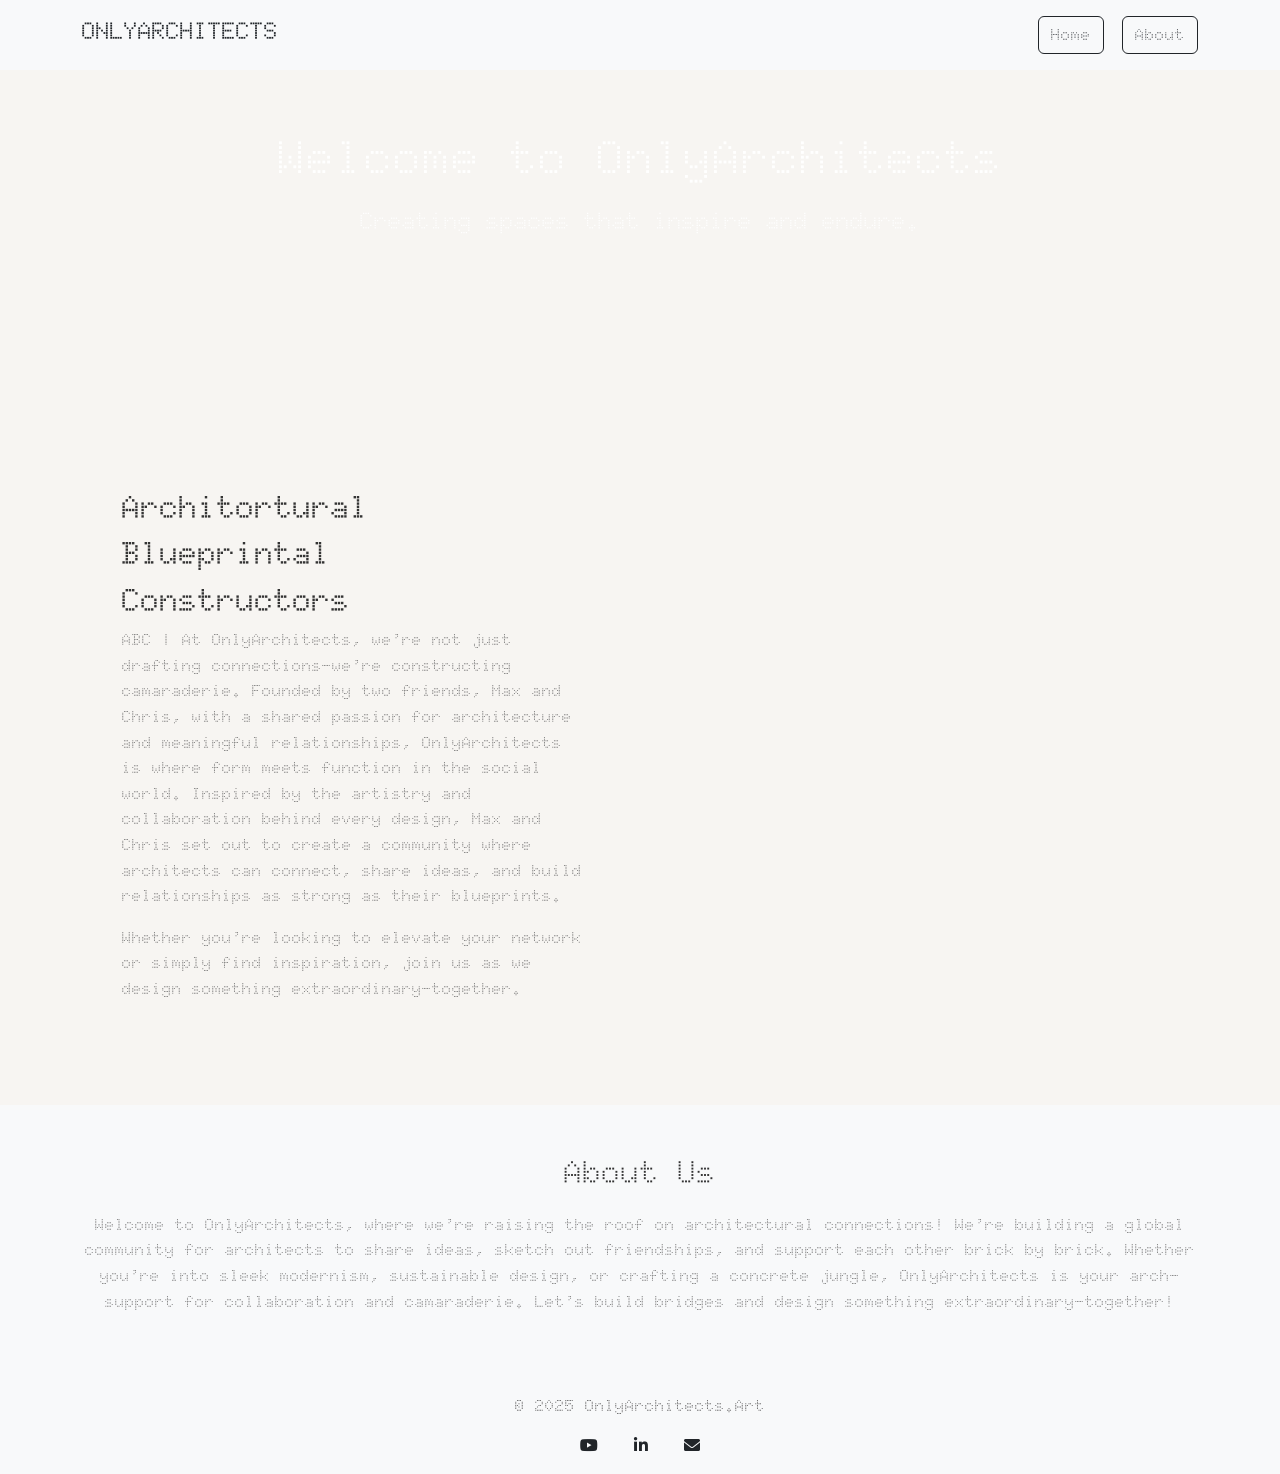
==== index.html @ fd8b8d99 "Update index.html Analytics update for 2025" ====
<!DOCTYPE html>
<html lang="en">
<head>
  <meta charset="UTF-8">
  <meta name="viewport" content="width=device-width, initial-scale=1.0">
  <title>OnlyArchitects</title>
  <link href="https://cdn.jsdelivr.net/npm/bootstrap@5.3.0-alpha1/dist/css/bootstrap.min.css" rel="stylesheet" integrity="sha384-GLhlTQ8iRABdZLl6O3oVMWSktQOp6b7In1Zl3/Jr59b6EGGoI1aFkw7cmDA6j6gD" crossorigin="anonymous">
  <link rel="stylesheet" href="https://cdnjs.cloudflare.com/ajax/libs/font-awesome/6.0.0/css/all.min.css">
  <link href="https://fonts.googleapis.com/css2?family=Doto:wght@400;700&display=swap" rel="stylesheet">
  <link rel="stylesheet" href="style.css">
   <!-- Analytics -->
  <script defer src="https://umami.manaiakalani.info/script.js" data-website-id="7c62751b-628c-4b57-a39a-7649b4073c64"></script>
</head>
<body>

  <header class="bg-light py-3">
    <div class="container">
      <div class="row align-items-center">
        <div class="col-md-6">
          <h1 class="fw-bold logo">ONLYARCHITECTS</h1>
        </div>
        <div class="col-md-6 text-end">
          <ul class="list-inline mb-0">
            <li class="list-inline-item"><a href="#home" class="btn btn-outline-dark">Home</a></li>
            <li class="list-inline-item"><a href="#about" class="btn btn-outline-dark">About</a></li> 
          </ul>
        </div>
      </div>
    </div>
  </header>

  <section id="home" class="container-fluid parallax">
    <div class="parallax-content text-center">
      <h2>Welcome to OnlyArchitects</h2>
      <p class="tagline">Creating spaces that inspire and endure.</p>
    </div>
  </section>

  <main class="container my-5">
    <div class="row">
      <div class="col-md-6">
        <div class="left-section">
          <h2 class="fw-bold">Architortural</h2>
          <h2 class="fw-bold">Blueprintal</h2>
          <h2 class="fw-bold">Constructors</h2>
          <p>ABC | At OnlyArchitects, we’re not just drafting connections—we’re constructing camaraderie. Founded by two friends, Max and Chris, with a shared passion for architecture and meaningful relationships, OnlyArchitects is where form meets function in the social world. Inspired by the artistry and collaboration behind every design, Max and Chris set out to create a community where architects can connect, share ideas, and build relationships as strong as their blueprints.</p>
          <p>Whether you’re looking to elevate your network or simply find inspiration, join us as we design something extraordinary—together.</p>        </p>
        </div>
      </div>
      <div class="col-md-6">
        <div class="right-parallax"></div>
      </div>
    </div>
  </main>

  <section id="about" class="container-fluid py-5 bg-light">
    <div class="container">
      <h2>About Us</h2>
      <p>
        Welcome to OnlyArchitects, where we’re raising the roof on architectural connections! We’re building a global community for architects to share ideas, sketch out friendships, and support each other brick by brick. Whether you’re into sleek modernism, sustainable design, or crafting a concrete jungle, OnlyArchitects is your arch-support for collaboration and camaraderie. Let’s build bridges and design something extraordinary—together!</p>
    </div>
  </section>

  <footer class="bg-light py-3">
    <div class="container text-center">
      <p>&copy; 2025 OnlyArchitects.Art</p>
      <div class="social-media">
        <a href="https://www.youtube.com/watch?v=o3_E78ooIVA" class="text-dark me-3"><i class="fab fa-youtube"></i></a>
        <a href="http://linkedin.com/in/manaiakalani/" class="text-dark me-3"><i class="fab fa-linkedin-in"></i></a>
        <a href="mailto:max@seattledoge.com" class="text-dark"><i class="fas fa-envelope"></i></a>
      </div>
    </div>
  </footer>

  <script src="https://cdn.jsdelivr.net/npm/bootstrap@5.3.0-alpha1/dist/js/bootstrap.bundle.min.js" integrity="sha384-w76AqPfDkMBDXo30jS1Sgez6pr3x5MlQ1ZAGC+nuZB+EYdgRZgiwxhTBTkF7CXvN" crossorigin="anonymous"></script>
</body>
</html>
---- style.css ----
/* Global body font */
body {
  font-family: 'Doto', Arial, sans-serif;
  margin: 0;
  background-color: #f7f5f2;
}

/* Header styles */
header {
  background-color: #e0e0e0;
  padding: 20px;
  position: fixed; 
  width: 100%;
  z-index: 100; 
}

.logo {
  font-family: 'Doto', sans-serif;
  font-size: 24px;
  font-weight: 700;
}

.list-inline-item .btn {
  font-family: 'Doto', sans-serif;
  font-weight: 400;
}

/* Left section */
.left-section {
  padding: 40px;
}

.left-section h2 {
  font-family: 'Doto', sans-serif;
  font-weight: 700;
  color: #333;
}

.left-section p {
  font-family: 'Doto', sans-serif;
  line-height: 1.6;
  color: #555;
}

/* Right parallax image */
.right-parallax {
  background-image: url("https://images.unsplash.com/photo-1448836990373-efa7c2fba22f?q=80&w=2672&auto=format&fit=crop&ixlib=rb-4.0.3&ixid=M3wxMjA3fDB8MHxwaG90by1wYWdlfHx8fGVufDB8fHx8fA%3D%3D"); /* Aesthetic placeholder image */
  background-attachment: fixed;
  background-position: center;
  background-repeat: no-repeat;
  background-size: cover;
  min-height: 500px;
}

/* Parallax section */
.parallax {
  background-image: url("https://images.unsplash.com/photo-1737069222401-afd3720775ae?q=80&w=2670&auto=format&fit=crop&ixlib=rb-4.0.3&ixid=M3wxMjA3fDB8MHxwaG90by1wYWdlfHx8fGVufDB8fHx8fA%3D%3D"); 
  min-height: 400px; 
  background-attachment: fixed;
  background-position: center;
  background-repeat: no-repeat;
  background-size: cover;
  display: flex;
  align-items: center;
  justify-content: center;
}

.parallax-content {
  text-align: center;
  color: white;
}

.parallax-content h2 {
  font-family: 'Doto', sans-serif;
  font-size: 3rem;
  margin-bottom: 1rem;
}

.parallax-content .tagline {
  font-family: 'Doto', sans-serif;
  font-size: 1.5rem;
  margin-bottom: 2rem;
}

/* About section */
#about h2 {
  font-family: 'Doto', sans-serif;
  color: #333;
  text-align: center;
  margin-bottom: 20px;
}

#about p {
  font-family: 'Doto', sans-serif;
  color: #555;
  line-height: 1.6;
  text-align: center;
}

/* Footer styles */
footer {
  background-color: #e0e0e0;
  padding: 20px;
  text-align: center;
}

footer p,
footer .social-media a {
  font-family: 'Doto', sans-serif;
  color: #333;
}

.social-media a {
  margin: 0 10px;
}
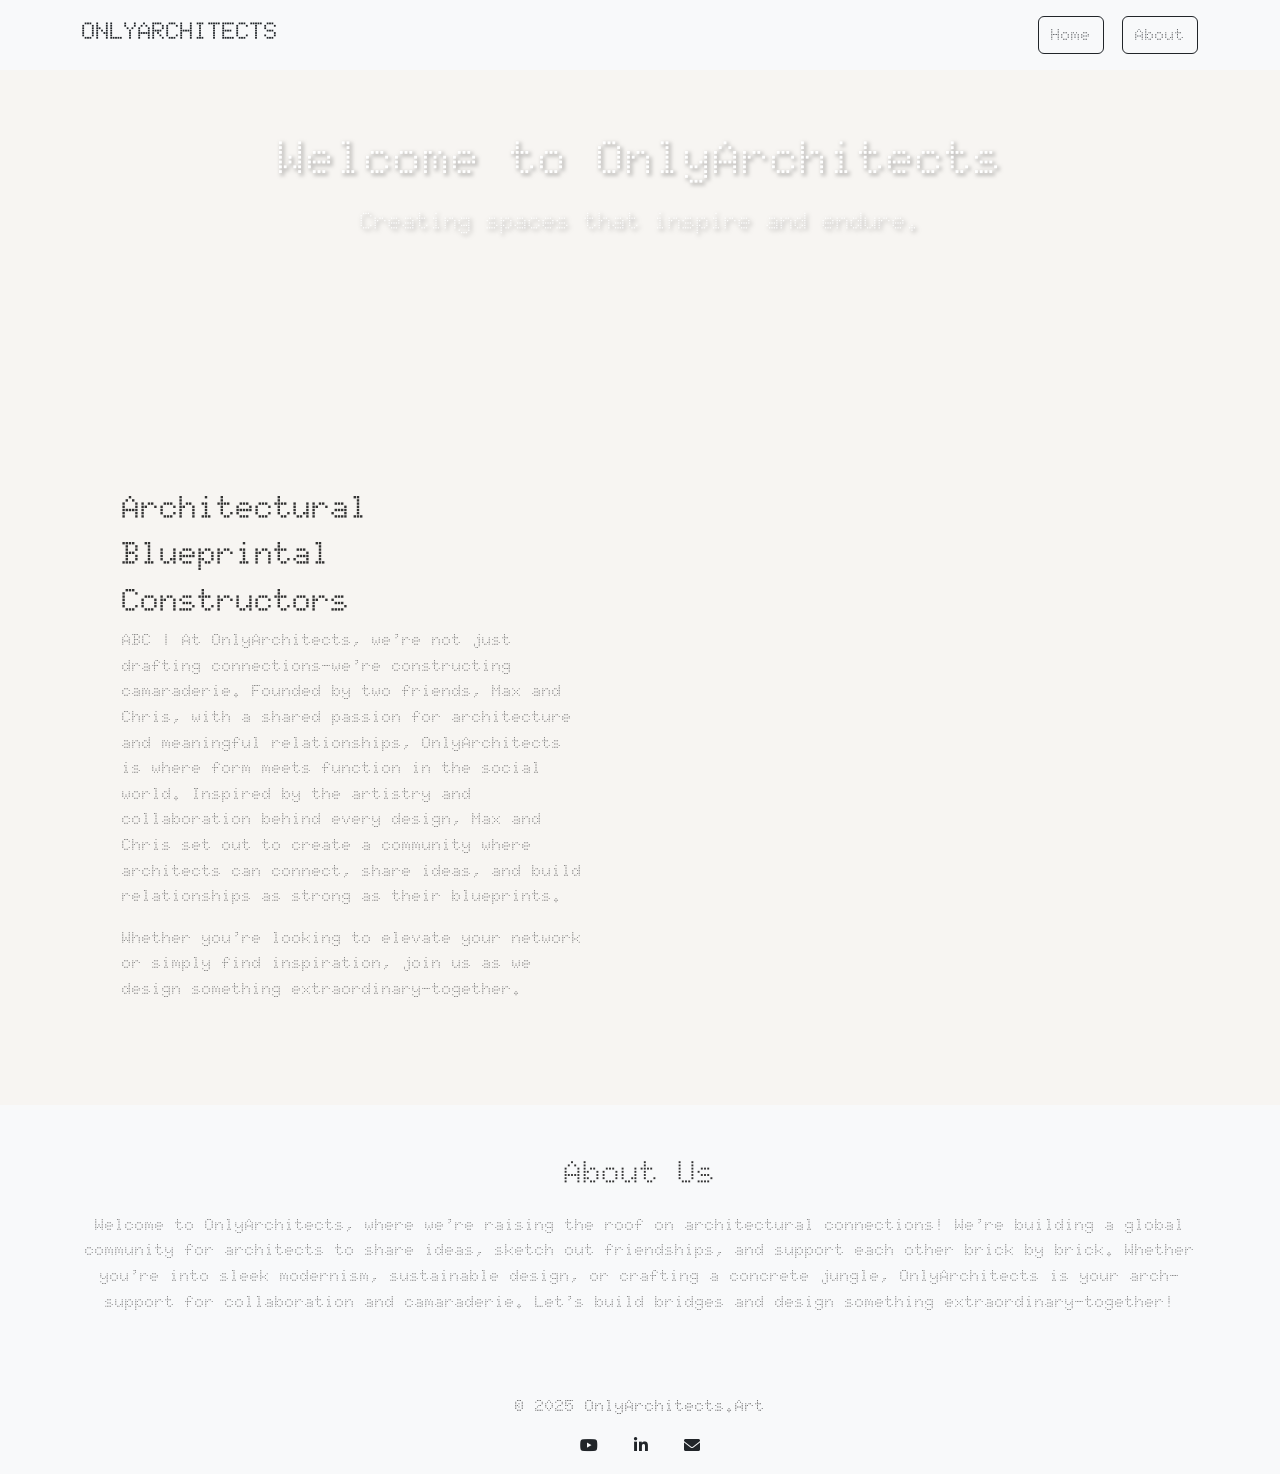
==== commit a7953265: "Refactor: optimize code, fix bugs, improve accessibility and SEO - Fix typo: 'Architortural' → 'Arch" ====
--- a/index.html
+++ b/index.html
@@ -3,17 +3,59 @@
 <head>
   <meta charset="UTF-8">
   <meta name="viewport" content="width=device-width, initial-scale=1.0">
-  <title>OnlyArchitects</title>
+  <title>OnlyArchitects - Building Connections in Architecture</title>
+  <meta name="description" content="OnlyArchitects is a global community for architects to connect, share ideas, and build meaningful professional relationships. Join us to design something extraordinary together.">
+  <meta name="keywords" content="architecture, architects, community, networking, design, collaboration">
+  <meta name="author" content="OnlyArchitects">
+  
+  <!-- Open Graph / Social Media -->
+  <meta property="og:type" content="website">
+  <meta property="og:url" content="https://onlyarchitects.art/">
+  <meta property="og:title" content="OnlyArchitects - Building Connections in Architecture">
+  <meta property="og:description" content="A global community for architects to connect, share ideas, and build meaningful professional relationships.">
+  <meta property="og:image" content="https://images.unsplash.com/photo-1737069222401-afd3720775ae?w=1200&h=630&fit=crop">
+  <meta property="twitter:card" content="summary_large_image">
+  
+  <!-- Favicon -->
+  <link rel="icon" type="image/png" href="favicon.png">
+  
+  <!-- Preconnect to external domains -->
+  <link rel="preconnect" href="https://cdn.jsdelivr.net" crossorigin>
+  <link rel="preconnect" href="https://fonts.googleapis.com">
+  <link rel="preconnect" href="https://fonts.gstatic.com" crossorigin>
+  
+  <!-- Stylesheets -->
   <link href="https://cdn.jsdelivr.net/npm/bootstrap@5.3.0-alpha1/dist/css/bootstrap.min.css" rel="stylesheet" integrity="sha384-GLhlTQ8iRABdZLl6O3oVMWSktQOp6b7In1Zl3/Jr59b6EGGoI1aFkw7cmDA6j6gD" crossorigin="anonymous">
   <link rel="stylesheet" href="https://cdnjs.cloudflare.com/ajax/libs/font-awesome/6.0.0/css/all.min.css">
   <link href="https://fonts.googleapis.com/css2?family=Doto:wght@400;700&display=swap" rel="stylesheet">
   <link rel="stylesheet" href="style.css">
-   <!-- Analytics -->
-  <script defer src="https://umami.manaiakalani.info/script.js" data-website-id="7c62751b-628c-4b57-a39a-7649b4073c64"></script>
+  
+  <!-- Analytics -->
+  <script
+    src="https://analytics.manaiakalani.info/api/script.js"
+    data-site-id="1cee42af4b02"
+    defer
+  ></script>
+  
+  <!-- Structured Data -->
+  <script type="application/ld+json">
+  {
+    "@context": "https://schema.org",
+    "@type": "Organization",
+    "name": "OnlyArchitects",
+    "url": "https://onlyarchitects.art",
+    "description": "A global community for architects to connect, share ideas, and build meaningful professional relationships.",
+    "sameAs": [
+      "https://linkedin.com/in/manaiakalani/"
+    ]
+  }
+  </script>
 </head>
 <body>
+  <!-- Skip to main content for accessibility -->
+  <a href="#main-content" class="visually-hidden-focusable skip-link">Skip to main content</a>
 
-  <header class="bg-light py-3">
+  <header class="bg-light py-3" role="banner">
     <div class="container">
       <div class="row align-items-center">
         <div class="col-md-6">
@@ -36,39 +78,39 @@
     </div>
   </section>
 
-  <main class="container my-5">
+  <main id="main-content" class="container my-5" role="main">
     <div class="row">
       <div class="col-md-6">
         <div class="left-section">
-          <h2 class="fw-bold">Architortural</h2>
+          <h2 class="fw-bold">Architectural</h2>
           <h2 class="fw-bold">Blueprintal</h2>
           <h2 class="fw-bold">Constructors</h2>
           <p>ABC | At OnlyArchitects, we’re not just drafting connections—we’re constructing camaraderie. Founded by two friends, Max and Chris, with a shared passion for architecture and meaningful relationships, OnlyArchitects is where form meets function in the social world. Inspired by the artistry and collaboration behind every design, Max and Chris set out to create a community where architects can connect, share ideas, and build relationships as strong as their blueprints.</p>
-          <p>Whether you’re looking to elevate your network or simply find inspiration, join us as we design something extraordinary—together.</p>        </p>
+          <p>Whether you’re looking to elevate your network or simply find inspiration, join us as we design something extraordinary—together.</p>
         </div>
       </div>
       <div class="col-md-6">
-        <div class="right-parallax"></div>
+        <div class="right-parallax" role="img" aria-label="Modern architectural building with geometric design"></div>
       </div>
     </div>
   </main>
 
-  <section id="about" class="container-fluid py-5 bg-light">
+  <section id="about" class="container-fluid py-5 bg-light" aria-labelledby="about-heading">
     <div class="container">
-      <h2>About Us</h2>
+      <h2 id="about-heading">About Us</h2>
       <p>
         Welcome to OnlyArchitects, where we’re raising the roof on architectural connections! We’re building a global community for architects to share ideas, sketch out friendships, and support each other brick by brick. Whether you’re into sleek modernism, sustainable design, or crafting a concrete jungle, OnlyArchitects is your arch-support for collaboration and camaraderie. Let’s build bridges and design something extraordinary—together!</p>
     </div>
   </section>
 
-  <footer class="bg-light py-3">
+  <footer class="bg-light py-3" role="contentinfo">
     <div class="container text-center">
       <p>&copy; 2025 OnlyArchitects.Art</p>
-      <div class="social-media">
-        <a href="https://www.youtube.com/watch?v=o3_E78ooIVA" class="text-dark me-3"><i class="fab fa-youtube"></i></a>
-        <a href="http://linkedin.com/in/manaiakalani/" class="text-dark me-3"><i class="fab fa-linkedin-in"></i></a>
-        <a href="mailto:max@seattledoge.com" class="text-dark"><i class="fas fa-envelope"></i></a>
-      </div>
+      <nav class="social-media" aria-label="Social media links">
+        <a href="https://www.youtube.com/watch?v=o3_E78ooIVA" class="text-dark me-3" aria-label="YouTube"><i class="fab fa-youtube" aria-hidden="true"></i></a>
+        <a href="https://linkedin.com/in/manaiakalani/" class="text-dark me-3" aria-label="LinkedIn"><i class="fab fa-linkedin-in" aria-hidden="true"></i></a>
+        <a href="mailto:max@seattledoge.com" class="text-dark" aria-label="Email"><i class="fas fa-envelope" aria-hidden="true"></i></a>
+      </nav>
     </div>
   </footer>
 
--- a/style.css
+++ b/style.css
@@ -1,13 +1,38 @@
+/* CSS Custom Properties */
+:root {
+  --font-primary: 'Doto', Arial, sans-serif;
+  --color-text: #333;
+  --color-text-light: #555;
+  --color-bg: #f7f5f2;
+  --color-bg-light: #e0e0e0;
+}
+
 /* Global body font */
 body {
-  font-family: 'Doto', Arial, sans-serif;
+  font-family: var(--font-primary);
   margin: 0;
-  background-color: #f7f5f2;
+  background-color: var(--color-bg);
+}
+
+/* Skip link for accessibility */
+.skip-link {
+  position: absolute;
+  top: -40px;
+  left: 0;
+  background: var(--color-text);
+  color: white;
+  padding: 8px 16px;
+  z-index: 1000;
+  transition: top 0.3s;
+}
+
+.skip-link:focus {
+  top: 0;
 }
 
 /* Header styles */
 header {
-  background-color: #e0e0e0;
+  background-color: var(--color-bg-light);
   padding: 20px;
   position: fixed; 
   width: 100%;
@@ -15,13 +40,13 @@
 }
 
 .logo {
-  font-family: 'Doto', sans-serif;
+  font-family: var(--font-primary);
   font-size: 24px;
   font-weight: 700;
 }
 
 .list-inline-item .btn {
-  font-family: 'Doto', sans-serif;
+  font-family: var(--font-primary);
   font-weight: 400;
 }
 
@@ -31,21 +56,19 @@
 }
 
 .left-section h2 {
-  font-family: 'Doto', sans-serif;
   font-weight: 700;
-  color: #333;
+  color: var(--color-text);
 }
 
 .left-section p {
-  font-family: 'Doto', sans-serif;
   line-height: 1.6;
-  color: #555;
+  color: var(--color-text-light);
 }
 
 /* Right parallax image */
 .right-parallax {
-  background-image: url("https://images.unsplash.com/photo-1448836990373-efa7c2fba22f?q=80&w=2672&auto=format&fit=crop&ixlib=rb-4.0.3&ixid=M3wxMjA3fDB8MHxwaG90by1wYWdlfHx8fGVufDB8fHx8fA%3D%3D"); /* Aesthetic placeholder image */
-  background-attachment: fixed;
+  background-image: url("https://images.unsplash.com/photo-1448836990373-efa7c2fba22f?w=800&auto=format&fit=crop&q=80");
+  background-attachment: scroll; /* Default for mobile */
   background-position: center;
   background-repeat: no-repeat;
   background-size: cover;
@@ -54,9 +77,9 @@
 
 /* Parallax section */
 .parallax {
-  background-image: url("https://images.unsplash.com/photo-1737069222401-afd3720775ae?q=80&w=2670&auto=format&fit=crop&ixlib=rb-4.0.3&ixid=M3wxMjA3fDB8MHxwaG90by1wYWdlfHx8fGVufDB8fHx8fA%3D%3D"); 
+  background-image: url("https://images.unsplash.com/photo-1737069222401-afd3720775ae?w=1600&auto=format&fit=crop&q=80"); 
   min-height: 400px; 
-  background-attachment: fixed;
+  background-attachment: scroll; /* Default for mobile */
   background-position: center;
   background-repeat: no-repeat;
   background-size: cover;
@@ -65,51 +88,75 @@
   justify-content: center;
 }
 
+/* Enable parallax only on devices that support it well */
+@media (min-width: 768px) and (hover: hover) {
+  .parallax,
+  .right-parallax {
+    background-attachment: fixed;
+  }
+}
+
 .parallax-content {
   text-align: center;
   color: white;
+  text-shadow: 2px 2px 4px rgba(0, 0, 0, 0.5); /* Improve contrast */
 }
 
 .parallax-content h2 {
-  font-family: 'Doto', sans-serif;
   font-size: 3rem;
   margin-bottom: 1rem;
 }
 
 .parallax-content .tagline {
-  font-family: 'Doto', sans-serif;
   font-size: 1.5rem;
   margin-bottom: 2rem;
 }
 
 /* About section */
 #about h2 {
-  font-family: 'Doto', sans-serif;
-  color: #333;
+  color: var(--color-text);
   text-align: center;
   margin-bottom: 20px;
 }
 
 #about p {
-  font-family: 'Doto', sans-serif;
-  color: #555;
+  color: var(--color-text-light);
   line-height: 1.6;
   text-align: center;
 }
 
 /* Footer styles */
 footer {
-  background-color: #e0e0e0;
+  background-color: var(--color-bg-light);
   padding: 20px;
   text-align: center;
 }
 
 footer p,
 footer .social-media a {
-  font-family: 'Doto', sans-serif;
-  color: #333;
+  color: var(--color-text);
 }
 
 .social-media a {
   margin: 0 10px;
+  transition: opacity 0.2s ease;
 }
+
+.social-media a:hover {
+  opacity: 0.7;
+}
+
+/* Responsive adjustments */
+@media (max-width: 767px) {
+  .parallax-content h2 {
+    font-size: 2rem;
+  }
+  
+  .parallax-content .tagline {
+    font-size: 1.2rem;
+  }
+  
+  .left-section {
+    padding: 20px;
+  }
+}
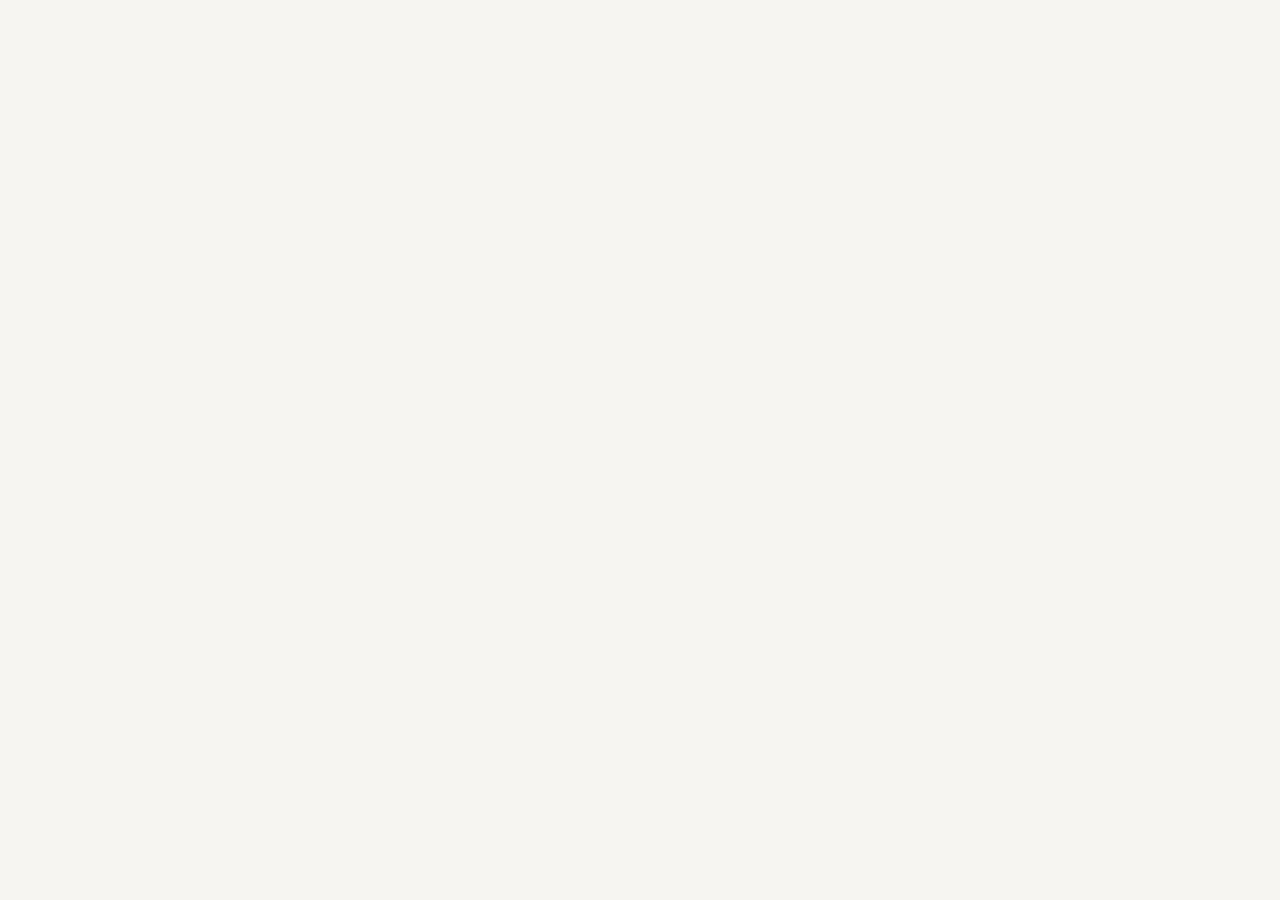
==== commit ed706d1c: "Redesign: Takram-inspired minimal layout - Drop Bootstrap dependency, custom CSS only - Dark full-bl" ====
--- a/index.html
+++ b/index.html
@@ -3,41 +3,23 @@
 <head>
   <meta charset="UTF-8">
   <meta name="viewport" content="width=device-width, initial-scale=1.0">
-  <title>OnlyArchitects - Building Connections in Architecture</title>
-  <meta name="description" content="OnlyArchitects is a global community for architects to connect, share ideas, and build meaningful professional relationships. Join us to design something extraordinary together.">
+  <title>OnlyArchitects — Building Connections in Architecture</title>
+  <meta name="description" content="OnlyArchitects is a global community for architects to connect, share ideas, and build meaningful professional relationships.">
   <meta name="keywords" content="architecture, architects, community, networking, design, collaboration">
   <meta name="author" content="OnlyArchitects">
-  
-  <!-- Open Graph / Social Media -->
   <meta property="og:type" content="website">
   <meta property="og:url" content="https://onlyarchitects.art/">
-  <meta property="og:title" content="OnlyArchitects - Building Connections in Architecture">
+  <meta property="og:title" content="OnlyArchitects — Building Connections in Architecture">
   <meta property="og:description" content="A global community for architects to connect, share ideas, and build meaningful professional relationships.">
   <meta property="og:image" content="https://images.unsplash.com/photo-1737069222401-afd3720775ae?w=1200&h=630&fit=crop">
   <meta property="twitter:card" content="summary_large_image">
-  
-  <!-- Favicon -->
   <link rel="icon" type="image/png" href="favicon.png">
-  
-  <!-- Preconnect to external domains -->
-  <link rel="preconnect" href="https://cdn.jsdelivr.net" crossorigin>
   <link rel="preconnect" href="https://fonts.googleapis.com">
   <link rel="preconnect" href="https://fonts.gstatic.com" crossorigin>
-  
-  <!-- Stylesheets -->
-  <link href="https://cdn.jsdelivr.net/npm/bootstrap@5.3.0-alpha1/dist/css/bootstrap.min.css" rel="stylesheet" integrity="sha384-GLhlTQ8iRABdZLl6O3oVMWSktQOp6b7In1Zl3/Jr59b6EGGoI1aFkw7cmDA6j6gD" crossorigin="anonymous">
-  <link rel="stylesheet" href="https://cdnjs.cloudflare.com/ajax/libs/font-awesome/6.0.0/css/all.min.css">
-  <link href="https://fonts.googleapis.com/css2?family=Doto:wght@400;700&display=swap" rel="stylesheet">
+  <link href="https://fonts.googleapis.com/css2?family=Doto:wght@100;300;400;500;700;900&display=swap" rel="stylesheet">
+  <link rel="stylesheet" href="https://cdnjs.cloudflare.com/ajax/libs/font-awesome/6.5.0/css/all.min.css">
   <link rel="stylesheet" href="style.css">
-  
-  <!-- Analytics -->
-  <script
-    src="https://analytics.manaiakalani.info/api/script.js"
-    data-site-id="1cee42af4b02"
-    defer
-  ></script>
-  
-  <!-- Structured Data -->
+  <script src="https://analytics.manaiakalani.info/api/script.js" data-site-id="1cee42af4b02" defer><\/script>
   <script type="application/ld+json">
   {
     "@context": "https://schema.org",
@@ -45,75 +27,189 @@
     "name": "OnlyArchitects",
     "url": "https://onlyarchitects.art",
     "description": "A global community for architects to connect, share ideas, and build meaningful professional relationships.",
-    "sameAs": [
-      "https://linkedin.com/in/manaiakalani/"
-    ]
+    "sameAs": ["https://linkedin.com/in/manaiakalani/"]
   }
-  </script>
+  <\/script>
 </head>
 <body>
-  <!-- Skip to main content for accessibility -->
-  <a href="#main-content" class="visually-hidden-focusable skip-link">Skip to main content</a>
-
-  <header class="bg-light py-3" role="banner">
-    <div class="container">
-      <div class="row align-items-center">
-        <div class="col-md-6">
-          <h1 class="fw-bold logo">ONLYARCHITECTS</h1>
-        </div>
-        <div class="col-md-6 text-end">
-          <ul class="list-inline mb-0">
-            <li class="list-inline-item"><a href="#home" class="btn btn-outline-dark">Home</a></li>
-            <li class="list-inline-item"><a href="#about" class="btn btn-outline-dark">About</a></li> 
-          </ul>
-        </div>
-      </div>
+  <a href="#main-content" class="skip-link">Skip to main content</a>
+
+  <header id="site-header" role="banner">
+    <div class="header-inner">
+      <a href="/" class="logo" aria-label="OnlyArchitects Home">ONLYARCHITECTS</a>
+      <nav class="header-nav" aria-label="Main navigation">
+        <a href="#projects">Projects</a>
+        <a href="#about">About</a>
+        <a href="#connect">Connect</a>
+      </nav>
     </div>
   </header>
 
-  <section id="home" class="container-fluid parallax">
-    <div class="parallax-content text-center">
-      <h2>Welcome to OnlyArchitects</h2>
-      <p class="tagline">Creating spaces that inspire and endure.</p>
+  <section id="hero" class="hero">
+    <div class="hero-content">
+      <h1 class="hero-tagline">
+        <span class="hero-line">OnlyArchitects is</span>
+        <span class="hero-line">a community for</span>
+        <span class="hero-line">design innovation.</span>
+      </h1>
+      <p class="hero-subtitle">Building connections that inspire and endure.</p>
+      <a href="#about" class="cta-button">
+        <span>About us</span>
+        <span class="cta-arrow" aria-hidden="true">&#8594;</span>
+      </a>
     </div>
   </section>
 
-  <main id="main-content" class="container my-5" role="main">
-    <div class="row">
-      <div class="col-md-6">
-        <div class="left-section">
-          <h2 class="fw-bold">Architectural</h2>
-          <h2 class="fw-bold">Blueprintal</h2>
-          <h2 class="fw-bold">Constructors</h2>
-          <p>ABC | At OnlyArchitects, we’re not just drafting connections—we’re constructing camaraderie. Founded by two friends, Max and Chris, with a shared passion for architecture and meaningful relationships, OnlyArchitects is where form meets function in the social world. Inspired by the artistry and collaboration behind every design, Max and Chris set out to create a community where architects can connect, share ideas, and build relationships as strong as their blueprints.</p>
-          <p>Whether you’re looking to elevate your network or simply find inspiration, join us as we design something extraordinary—together.</p>
-        </div>
-      </div>
-      <div class="col-md-6">
-        <div class="right-parallax" role="img" aria-label="Modern architectural building with geometric design"></div>
-      </div>
-    </div>
+  <main id="main-content" role="main">
+    <section id="projects" class="projects">
+      <div class="projects-inner">
+        <div class="project-row reveal">
+          <div class="project-card project-large">
+            <a href="#" class="project-image-link">
+              <img src="https://images.unsplash.com/photo-1487958449943-2429e8be8625?w=1760&h=960&fit=crop&q=80" alt="Modern glass facade with geometric patterns" loading="lazy">
+            </a>
+            <div class="project-info">
+              <span class="project-label">Structural Design</span>
+              <h3 class="project-title"><a href="#">Redefining Urban Skylines Through Glass and Steel</a></h3>
+            </div>
+          </div>
+          <div class="project-card project-small">
+            <a href="#" class="project-image-link">
+              <img src="https://images.unsplash.com/photo-1545558014-8692077e9b5c?w=1360&h=765&fit=crop&q=80" alt="Minimalist concrete interior with natural light" loading="lazy">
+            </a>
+            <div class="project-info">
+              <span class="project-label">Interior Spaces</span>
+              <h3 class="project-title"><a href="#">Where Light Meets Concrete</a></h3>
+            </div>
+          </div>
+        </div>
+
+        <div class="project-row project-row-reverse reveal">
+          <div class="project-card project-large">
+            <a href="#" class="project-image-link">
+              <img src="https://images.unsplash.com/photo-1511818966892-d7d671e672a2?w=1760&h=960&fit=crop&q=80" alt="Sweeping curved architectural forms" loading="lazy">
+            </a>
+            <div class="project-info">
+              <span class="project-label">Parametric Architecture</span>
+              <h3 class="project-title"><a href="#">Fluid Geometries — Pushing the Boundaries of Form</a></h3>
+            </div>
+          </div>
+          <div class="project-card project-small">
+            <a href="#" class="project-image-link">
+              <img src="https://images.unsplash.com/photo-1448630360428-65456885c650?w=1360&h=765&fit=crop&q=80" alt="Residential architecture with natural materials" loading="lazy">
+            </a>
+            <div class="project-info">
+              <span class="project-label">Sustainable Living</span>
+              <h3 class="project-title"><a href="#">Designing Homes That Breathe</a></h3>
+            </div>
+          </div>
+        </div>
+
+        <div class="project-row reveal">
+          <div class="project-card project-large">
+            <a href="#" class="project-image-link">
+              <img src="https://images.unsplash.com/photo-1486325212027-8081e485255e?w=1760&h=960&fit=crop&q=80" alt="Museum interior with dramatic lighting" loading="lazy">
+            </a>
+            <div class="project-info">
+              <span class="project-label">Cultural Spaces</span>
+              <h3 class="project-title"><a href="#">Architecture as Art — Spaces That Tell Stories</a></h3>
+            </div>
+          </div>
+          <div class="project-card project-small">
+            <a href="#" class="project-image-link">
+              <img src="https://images.unsplash.com/photo-1504307651254-35680f356dfd?w=1360&h=765&fit=crop&q=80" alt="Construction site with crane and blueprints" loading="lazy">
+            </a>
+            <div class="project-info">
+              <span class="project-label">Community Build</span>
+              <h3 class="project-title"><a href="#">From Blueprint to Reality</a></h3>
+            </div>
+          </div>
+        </div>
+      </div>
+    </section>
+
+    <section id="about" class="about reveal">
+      <div class="about-inner">
+        <div class="about-header">
+          <h2 class="section-heading">About</h2>
+        </div>
+        <div class="about-content">
+          <div class="about-statement">
+            <p class="about-lead">We are not just drafting connections — we are constructing camaraderie.</p>
+          </div>
+          <div class="about-body">
+            <p>Founded by two friends, Max and Chris, with a shared passion for architecture and meaningful relationships, OnlyArchitects is where form meets function in the social world.</p>
+            <p>Inspired by the artistry and collaboration behind every design, we set out to create a community where architects can connect, share ideas, and build relationships as strong as their blueprints.</p>
+            <p>Whether you are into sleek modernism, sustainable design, or crafting a concrete jungle — OnlyArchitects is your arch-support for collaboration. Let us design something extraordinary, together.</p>
+          </div>
+        </div>
+      </div>
+    </section>
+
+    <section id="connect" class="connect reveal">
+      <div class="connect-inner">
+        <div class="connect-content">
+          <h2 class="connect-title">Get in Touch</h2>
+          <p class="connect-text">Ready to join a global community of architects? Connect with us.</p>
+          <a href="mailto:max@seattledoge.com" class="cta-button cta-button-light">
+            <span>Say Hello</span>
+            <span class="cta-arrow" aria-hidden="true">&#8594;</span>
+          </a>
+        </div>
+      </div>
+    </section>
   </main>
 
-  <section id="about" class="container-fluid py-5 bg-light" aria-labelledby="about-heading">
-    <div class="container">
-      <h2 id="about-heading">About Us</h2>
-      <p>
-        Welcome to OnlyArchitects, where we’re raising the roof on architectural connections! We’re building a global community for architects to share ideas, sketch out friendships, and support each other brick by brick. Whether you’re into sleek modernism, sustainable design, or crafting a concrete jungle, OnlyArchitects is your arch-support for collaboration and camaraderie. Let’s build bridges and design something extraordinary—together!</p>
-    </div>
-  </section>
-
-  <footer class="bg-light py-3" role="contentinfo">
-    <div class="container text-center">
-      <p>&copy; 2025 OnlyArchitects.Art</p>
-      <nav class="social-media" aria-label="Social media links">
-        <a href="https://www.youtube.com/watch?v=o3_E78ooIVA" class="text-dark me-3" aria-label="YouTube"><i class="fab fa-youtube" aria-hidden="true"></i></a>
-        <a href="https://linkedin.com/in/manaiakalani/" class="text-dark me-3" aria-label="LinkedIn"><i class="fab fa-linkedin-in" aria-hidden="true"></i></a>
-        <a href="mailto:max@seattledoge.com" class="text-dark" aria-label="Email"><i class="fas fa-envelope" aria-hidden="true"></i></a>
-      </nav>
+  <footer id="site-footer" role="contentinfo">
+    <div class="footer-inner">
+      <div class="footer-main">
+        <div class="footer-tagline">
+          <p class="footer-tagline-title">OnlyArchitects is a community for design innovation.</p>
+          <p class="footer-tagline-sub">Building connections that inspire and endure.</p>
+        </div>
+        <div class="footer-cta">
+          <h3 class="footer-cta-title">Connect</h3>
+          <ul class="footer-cta-list">
+            <li>
+              <a href="mailto:max@seattledoge.com">
+                <span class="footer-link-label">Email</span>
+                <span class="footer-link-desc">Get in touch directly.</span>
+              </a>
+            </li>
+            <li>
+              <a href="https://linkedin.com/in/manaiakalani/" target="_blank" rel="noopener">
+                <span class="footer-link-label">LinkedIn</span>
+                <span class="footer-link-desc">Join our professional network.</span>
+              </a>
+            </li>
+          </ul>
+        </div>
+      </div>
+      <div class="footer-sub">
+        <div class="footer-links-block">
+          <h4 class="footer-block-title">Social</h4>
+          <span class="footer-separator"></span>
+          <ul class="footer-link-list">
+            <li><a href="https://linkedin.com/in/manaiakalani/" target="_blank" rel="noopener">LinkedIn</a></li>
+            <li><a href="https://www.youtube.com/watch?v=o3_E78ooIVA" target="_blank" rel="noopener">YouTube</a></li>
+          </ul>
+        </div>
+        <div class="footer-links-block">
+          <h4 class="footer-block-title">Site</h4>
+          <span class="footer-separator"></span>
+          <ul class="footer-link-list">
+            <li><a href="#projects">Projects</a></li>
+            <li><a href="#about">About</a></li>
+            <li><a href="#connect">Connect</a></li>
+          </ul>
+        </div>
+        <div class="footer-copyright">
+          <p>&copy; 2025 OnlyArchitects.Art</p>
+        </div>
+      </div>
     </div>
   </footer>
 
-  <script src="https://cdn.jsdelivr.net/npm/bootstrap@5.3.0-alpha1/dist/js/bootstrap.bundle.min.js" integrity="sha384-w76AqPfDkMBDXo30jS1Sgez6pr3x5MlQ1ZAGC+nuZB+EYdgRZgiwxhTBTkF7CXvN" crossorigin="anonymous"></script>
+  <script src="main.js"><\/script>
 </body>
-</html>
+</html>
--- a/style.css
+++ b/style.css
@@ -1,162 +1,672 @@
-/* CSS Custom Properties */
+/* ─── Custom Properties ─── */
 :root {
   --font-primary: 'Doto', Arial, sans-serif;
+  --color-black: #0a0a0a;
+  --color-white: #f7f5f2;
+  --color-gray-100: #e8e6e3;
+  --color-gray-300: #b0ada8;
+  --color-gray-500: #888580;
+  --color-gray-700: #555250;
+  --color-gray-900: #2a2725;
   --color-text: #333;
   --color-text-light: #555;
-  --color-bg: #f7f5f2;
-  --color-bg-light: #e0e0e0;
-}
-
-/* Global body font */
+  --ease-out: cubic-bezier(0.23, 1, 0.32, 1);
+  --ease-in-out: cubic-bezier(0.77, 0, 0.175, 1);
+  --header-height: 72px;
+}
+
+/* ─── Reset ─── */
+*, *::before, *::after {
+  margin: 0;
+  padding: 0;
+  box-sizing: border-box;
+}
+
+html {
+  scroll-behavior: smooth;
+  -webkit-font-smoothing: antialiased;
+  -moz-osx-font-smoothing: grayscale;
+}
+
 body {
   font-family: var(--font-primary);
-  margin: 0;
-  background-color: var(--color-bg);
-}
-
-/* Skip link for accessibility */
+  background-color: var(--color-white);
+  color: var(--color-text);
+  line-height: 1.6;
+  overflow-x: hidden;
+}
+
+a {
+  color: inherit;
+  text-decoration: none;
+}
+
+ul {
+  list-style: none;
+}
+
+img {
+  display: block;
+  max-width: 100%;
+  height: auto;
+}
+
+/* ─── Skip Link ─── */
 .skip-link {
   position: absolute;
-  top: -40px;
+  top: -60px;
+  left: 16px;
+  background: var(--color-black);
+  color: var(--color-white);
+  padding: 12px 24px;
+  z-index: 10000;
+  font-family: var(--font-primary);
+  font-size: 14px;
+  transition: top 0.3s var(--ease-out);
+}
+
+.skip-link:focus {
+  top: 16px;
+}
+
+/* ─── Header ─── */
+#site-header {
+  position: fixed;
+  top: 0;
   left: 0;
-  background: var(--color-text);
-  color: white;
-  padding: 8px 16px;
+  width: 100%;
   z-index: 1000;
-  transition: top 0.3s;
-}
-
-.skip-link:focus {
+  transition: background-color 0.4s var(--ease-out),
+              backdrop-filter 0.4s var(--ease-out);
+}
+
+#site-header.scrolled {
+  background-color: rgba(10, 10, 10, 0.92);
+  backdrop-filter: blur(20px);
+  -webkit-backdrop-filter: blur(20px);
+}
+
+.header-inner {
+  display: flex;
+  align-items: center;
+  justify-content: space-between;
+  padding: 0 clamp(24px, 4vw, 64px);
+  height: var(--header-height);
+}
+
+.logo {
+  font-family: var(--font-primary);
+  font-size: clamp(16px, 1.4vw, 20px);
+  font-weight: 700;
+  letter-spacing: 0.15em;
+  color: var(--color-white);
+  transition: opacity 0.2s ease;
+}
+
+.logo:hover {
+  opacity: 0.7;
+}
+
+.header-nav {
+  display: flex;
+  gap: clamp(20px, 3vw, 40px);
+}
+
+.header-nav a {
+  font-family: var(--font-primary);
+  font-size: 14px;
+  font-weight: 400;
+  letter-spacing: 0.05em;
+  color: var(--color-white);
+  transition: opacity 0.2s ease;
+  position: relative;
+}
+
+.header-nav a::after {
+  content: '';
+  position: absolute;
+  bottom: -4px;
+  left: 0;
+  width: 0;
+  height: 1px;
+  background: var(--color-white);
+  transition: width 0.3s var(--ease-out);
+}
+
+.header-nav a:hover::after {
+  width: 100%;
+}
+
+.header-nav a:hover {
+  opacity: 0.8;
+}
+
+/* ─── Hero ─── */
+.hero {
+  min-height: 100vh;
+  background-color: var(--color-black);
+  display: flex;
+  align-items: center;
+  padding: var(--header-height) clamp(24px, 6vw, 120px) 80px;
+  position: relative;
+  overflow: hidden;
+}
+
+.hero::before {
+  content: '';
+  position: absolute;
   top: 0;
-}
-
-/* Header styles */
-header {
-  background-color: var(--color-bg-light);
-  padding: 20px;
-  position: fixed; 
+  left: 0;
+  right: 0;
+  bottom: 0;
+  background:
+    radial-gradient(ellipse at 20% 80%, rgba(247, 245, 242, 0.03) 0%, transparent 60%),
+    radial-gradient(ellipse at 80% 20%, rgba(247, 245, 242, 0.02) 0%, transparent 50%);
+  pointer-events: none;
+}
+
+.hero-content {
+  position: relative;
+  z-index: 1;
+  max-width: 900px;
+}
+
+.hero-tagline {
+  font-family: var(--font-primary);
+  font-size: clamp(36px, 6vw, 80px);
+  font-weight: 300;
+  line-height: 1.15;
+  color: var(--color-white);
+  margin-bottom: 32px;
+}
+
+.hero-line {
+  display: block;
+  opacity: 0;
+  transform: translateY(30px);
+  animation: heroReveal 0.8s var(--ease-out) forwards;
+}
+
+.hero-line:nth-child(1) { animation-delay: 0.2s; }
+.hero-line:nth-child(2) { animation-delay: 0.35s; }
+.hero-line:nth-child(3) { animation-delay: 0.5s; }
+
+@keyframes heroReveal {
+  to {
+    opacity: 1;
+    transform: translateY(0);
+  }
+}
+
+.hero-subtitle {
+  font-size: clamp(16px, 1.8vw, 22px);
+  font-weight: 300;
+  color: var(--color-gray-300);
+  margin-bottom: 48px;
+  opacity: 0;
+  animation: fadeUp 0.8s var(--ease-out) 0.7s forwards;
+}
+
+@keyframes fadeUp {
+  to {
+    opacity: 1;
+    transform: translateY(0);
+  }
+  from {
+    transform: translateY(20px);
+  }
+}
+
+/* ─── CTA Button ─── */
+.cta-button {
+  display: inline-flex;
+  align-items: center;
+  gap: 12px;
+  padding: 16px 32px;
+  border: 1px solid var(--color-gray-500);
+  border-radius: 0;
+  font-family: var(--font-primary);
+  font-size: 14px;
+  font-weight: 500;
+  letter-spacing: 0.05em;
+  color: var(--color-white);
+  background: transparent;
+  transition: background-color 0.3s var(--ease-out),
+              border-color 0.3s var(--ease-out),
+              transform 0.15s var(--ease-out);
+  opacity: 0;
+  animation: fadeUp 0.8s var(--ease-out) 0.9s forwards;
+}
+
+.cta-button:hover {
+  background-color: var(--color-white);
+  color: var(--color-black);
+  border-color: var(--color-white);
+}
+
+.cta-button:active {
+  transform: scale(0.97);
+}
+
+.cta-arrow {
+  transition: transform 0.3s var(--ease-out);
+}
+
+.cta-button:hover .cta-arrow {
+  transform: translateX(4px);
+}
+
+.cta-button-light {
+  border-color: var(--color-white);
+  color: var(--color-white);
+  opacity: 1;
+  animation: none;
+}
+
+.cta-button-light:hover {
+  background-color: var(--color-white);
+  color: var(--color-black);
+}
+
+/* ─── Projects Section ─── */
+.projects {
+  padding: clamp(60px, 8vw, 120px) 0;
+  background-color: var(--color-white);
+}
+
+.projects-inner {
+  max-width: 1400px;
+  margin: 0 auto;
+  padding: 0 clamp(24px, 4vw, 64px);
+}
+
+.project-row {
+  display: grid;
+  grid-template-columns: 1.2fr 1fr;
+  gap: clamp(20px, 3vw, 40px);
+  margin-bottom: clamp(40px, 6vw, 80px);
+  align-items: start;
+}
+
+.project-row-reverse {
+  grid-template-columns: 1fr 1.2fr;
+}
+
+.project-row-reverse .project-large {
+  order: 2;
+}
+
+.project-row-reverse .project-small {
+  order: 1;
+}
+
+.project-card {
+  position: relative;
+}
+
+.project-image-link {
+  display: block;
+  overflow: hidden;
+  position: relative;
+}
+
+.project-image-link img {
   width: 100%;
-  z-index: 100; 
-}
-
-.logo {
-  font-family: var(--font-primary);
-  font-size: 24px;
-  font-weight: 700;
-}
-
-.list-inline-item .btn {
-  font-family: var(--font-primary);
+  height: auto;
+  object-fit: cover;
+  transition: transform 0.6s var(--ease-out);
+}
+
+.project-image-link:hover img {
+  transform: scale(1.03);
+}
+
+.project-large .project-image-link img {
+  aspect-ratio: 16 / 9;
+}
+
+.project-small .project-image-link img {
+  aspect-ratio: 16 / 9;
+}
+
+.project-info {
+  padding-top: 16px;
+}
+
+.project-label {
+  display: block;
+  font-family: var(--font-primary);
+  font-size: 11px;
+  font-weight: 500;
+  letter-spacing: 0.12em;
+  text-transform: uppercase;
+  color: var(--color-gray-500);
+  margin-bottom: 8px;
+}
+
+.project-title {
+  font-family: var(--font-primary);
+  font-size: clamp(16px, 1.6vw, 22px);
   font-weight: 400;
-}
-
-/* Left section */
-.left-section {
-  padding: 40px;
-}
-
-.left-section h2 {
-  font-weight: 700;
+  line-height: 1.4;
   color: var(--color-text);
 }
 
-.left-section p {
-  line-height: 1.6;
+.project-title a {
+  transition: opacity 0.2s ease;
+}
+
+.project-title a:hover {
+  opacity: 0.6;
+}
+
+/* ─── About Section ─── */
+.about {
+  padding: clamp(80px, 10vw, 160px) 0;
+  background-color: var(--color-white);
+  border-top: 1px solid var(--color-gray-100);
+}
+
+.about-inner {
+  max-width: 1400px;
+  margin: 0 auto;
+  padding: 0 clamp(24px, 4vw, 64px);
+}
+
+.about-header {
+  margin-bottom: clamp(40px, 5vw, 80px);
+}
+
+.section-heading {
+  font-family: var(--font-primary);
+  font-size: clamp(12px, 1vw, 14px);
+  font-weight: 500;
+  letter-spacing: 0.15em;
+  text-transform: uppercase;
+  color: var(--color-gray-500);
+}
+
+.about-content {
+  display: grid;
+  grid-template-columns: 1fr 1fr;
+  gap: clamp(40px, 6vw, 100px);
+}
+
+.about-lead {
+  font-family: var(--font-primary);
+  font-size: clamp(24px, 3vw, 40px);
+  font-weight: 300;
+  line-height: 1.3;
+  color: var(--color-text);
+}
+
+.about-body p {
+  font-size: clamp(15px, 1.2vw, 18px);
+  font-weight: 300;
+  line-height: 1.8;
   color: var(--color-text-light);
-}
-
-/* Right parallax image */
-.right-parallax {
-  background-image: url("https://images.unsplash.com/photo-1448836990373-efa7c2fba22f?w=800&auto=format&fit=crop&q=80");
-  background-attachment: scroll; /* Default for mobile */
+  margin-bottom: 20px;
+}
+
+.about-body p:last-child {
+  margin-bottom: 0;
+}
+
+/* ─── Connect Section ─── */
+.connect {
+  padding: 0;
+}
+
+.connect-inner {
+  background-image: url('https://images.unsplash.com/photo-1737069222401-afd3720775ae?w=1600&auto=format&fit=crop&q=80');
+  background-size: cover;
   background-position: center;
   background-repeat: no-repeat;
-  background-size: cover;
+  position: relative;
   min-height: 500px;
-}
-
-/* Parallax section */
-.parallax {
-  background-image: url("https://images.unsplash.com/photo-1737069222401-afd3720775ae?w=1600&auto=format&fit=crop&q=80"); 
-  min-height: 400px; 
-  background-attachment: scroll; /* Default for mobile */
-  background-position: center;
-  background-repeat: no-repeat;
-  background-size: cover;
   display: flex;
   align-items: center;
   justify-content: center;
 }
 
-/* Enable parallax only on devices that support it well */
-@media (min-width: 768px) and (hover: hover) {
-  .parallax,
-  .right-parallax {
-    background-attachment: fixed;
-  }
-}
-
-.parallax-content {
+.connect-inner::before {
+  content: '';
+  position: absolute;
+  inset: 0;
+  background: rgba(10, 10, 10, 0.7);
+}
+
+.connect-content {
+  position: relative;
+  z-index: 1;
   text-align: center;
-  color: white;
-  text-shadow: 2px 2px 4px rgba(0, 0, 0, 0.5); /* Improve contrast */
-}
-
-.parallax-content h2 {
-  font-size: 3rem;
-  margin-bottom: 1rem;
-}
-
-.parallax-content .tagline {
-  font-size: 1.5rem;
-  margin-bottom: 2rem;
-}
-
-/* About section */
-#about h2 {
-  color: var(--color-text);
-  text-align: center;
+  padding: clamp(60px, 8vw, 120px) clamp(24px, 4vw, 64px);
+  max-width: 600px;
+}
+
+.connect-title {
+  font-family: var(--font-primary);
+  font-size: clamp(28px, 4vw, 48px);
+  font-weight: 300;
+  color: var(--color-white);
   margin-bottom: 20px;
 }
 
-#about p {
-  color: var(--color-text-light);
-  line-height: 1.6;
-  text-align: center;
-}
-
-/* Footer styles */
-footer {
-  background-color: var(--color-bg-light);
-  padding: 20px;
-  text-align: center;
-}
-
-footer p,
-footer .social-media a {
-  color: var(--color-text);
-}
-
-.social-media a {
-  margin: 0 10px;
+.connect-text {
+  font-size: clamp(15px, 1.2vw, 18px);
+  font-weight: 300;
+  color: var(--color-gray-300);
+  margin-bottom: 40px;
+  line-height: 1.7;
+}
+
+/* ─── Footer ─── */
+#site-footer {
+  background-color: var(--color-black);
+  color: var(--color-white);
+  padding: clamp(60px, 8vw, 100px) 0 40px;
+}
+
+.footer-inner {
+  max-width: 1400px;
+  margin: 0 auto;
+  padding: 0 clamp(24px, 4vw, 64px);
+}
+
+.footer-main {
+  display: grid;
+  grid-template-columns: 1.5fr 1fr;
+  gap: clamp(40px, 6vw, 100px);
+  padding-bottom: clamp(40px, 6vw, 80px);
+  border-bottom: 1px solid rgba(247, 245, 242, 0.12);
+}
+
+.footer-tagline-title {
+  font-size: clamp(20px, 2.5vw, 32px);
+  font-weight: 300;
+  line-height: 1.4;
+  margin-bottom: 12px;
+}
+
+.footer-tagline-sub {
+  font-size: clamp(14px, 1.2vw, 17px);
+  font-weight: 300;
+  color: var(--color-gray-500);
+}
+
+.footer-cta-title {
+  font-size: 12px;
+  font-weight: 500;
+  letter-spacing: 0.15em;
+  text-transform: uppercase;
+  color: var(--color-gray-500);
+  margin-bottom: 24px;
+}
+
+.footer-cta-list {
+  display: flex;
+  flex-direction: column;
+  gap: 16px;
+}
+
+.footer-cta-list li a {
+  display: flex;
+  flex-direction: column;
+  padding: 16px 0;
+  border-bottom: 1px solid rgba(247, 245, 242, 0.08);
   transition: opacity 0.2s ease;
 }
 
-.social-media a:hover {
+.footer-cta-list li a:hover {
   opacity: 0.7;
 }
 
-/* Responsive adjustments */
-@media (max-width: 767px) {
-  .parallax-content h2 {
-    font-size: 2rem;
-  }
-  
-  .parallax-content .tagline {
-    font-size: 1.2rem;
-  }
-  
-  .left-section {
-    padding: 20px;
-  }
-}
+.footer-link-label {
+  font-size: 16px;
+  font-weight: 400;
+  margin-bottom: 4px;
+}
+
+.footer-link-desc {
+  font-size: 13px;
+  font-weight: 300;
+  color: var(--color-gray-500);
+}
+
+.footer-sub {
+  display: flex;
+  gap: clamp(40px, 6vw, 80px);
+  padding-top: clamp(30px, 4vw, 50px);
+  align-items: flex-start;
+  flex-wrap: wrap;
+}
+
+.footer-links-block {
+  min-width: 120px;
+}
+
+.footer-block-title {
+  font-size: 12px;
+  font-weight: 500;
+  letter-spacing: 0.12em;
+  text-transform: uppercase;
+  color: var(--color-gray-500);
+  margin-bottom: 8px;
+}
+
+.footer-separator {
+  display: block;
+  width: 100%;
+  height: 1px;
+  background: rgba(247, 245, 242, 0.12);
+  margin-bottom: 16px;
+}
+
+.footer-link-list {
+  display: flex;
+  flex-direction: column;
+  gap: 10px;
+}
+
+.footer-link-list a {
+  font-size: 14px;
+  font-weight: 300;
+  color: var(--color-gray-300);
+  transition: opacity 0.2s ease;
+}
+
+.footer-link-list a:hover {
+  opacity: 0.6;
+}
+
+.footer-copyright {
+  margin-left: auto;
+  align-self: flex-end;
+}
+
+.footer-copyright p {
+  font-size: 12px;
+  font-weight: 300;
+  color: var(--color-gray-500);
+}
+
+/* ─── Reveal Animation ─── */
+.reveal {
+  opacity: 0;
+  transform: translateY(40px);
+  transition: opacity 0.8s var(--ease-out),
+              transform 0.8s var(--ease-out);
+}
+
+.reveal.visible {
+  opacity: 1;
+  transform: translateY(0);
+}
+
+/* ─── Responsive ─── */
+@media (max-width: 768px) {
+  .project-row,
+  .project-row-reverse {
+    grid-template-columns: 1fr;
+  }
+
+  .project-row-reverse .project-large,
+  .project-row-reverse .project-small {
+    order: unset;
+  }
+
+  .about-content {
+    grid-template-columns: 1fr;
+  }
+
+  .footer-main {
+    grid-template-columns: 1fr;
+  }
+
+  .footer-sub {
+    flex-direction: column;
+  }
+
+  .footer-copyright {
+    margin-left: 0;
+    margin-top: 20px;
+  }
+
+  .hero {
+    min-height: 80vh;
+    padding-bottom: 60px;
+  }
+
+  .connect-inner {
+    min-height: 400px;
+  }
+}
+
+/* ─── Reduced Motion ─── */
+@media (prefers-reduced-motion: reduce) {
+  .hero-line {
+    animation: none;
+    opacity: 1;
+    transform: none;
+  }
+
+  .hero-subtitle,
+  .cta-button {
+    animation: none;
+    opacity: 1;
+  }
+
+  .reveal {
+    opacity: 1;
+    transform: none;
+    transition: none;
+  }
+
+  .project-image-link img {
+    transition: none;
+  }
+
+  html {
+    scroll-behavior: auto;
+  }
+}
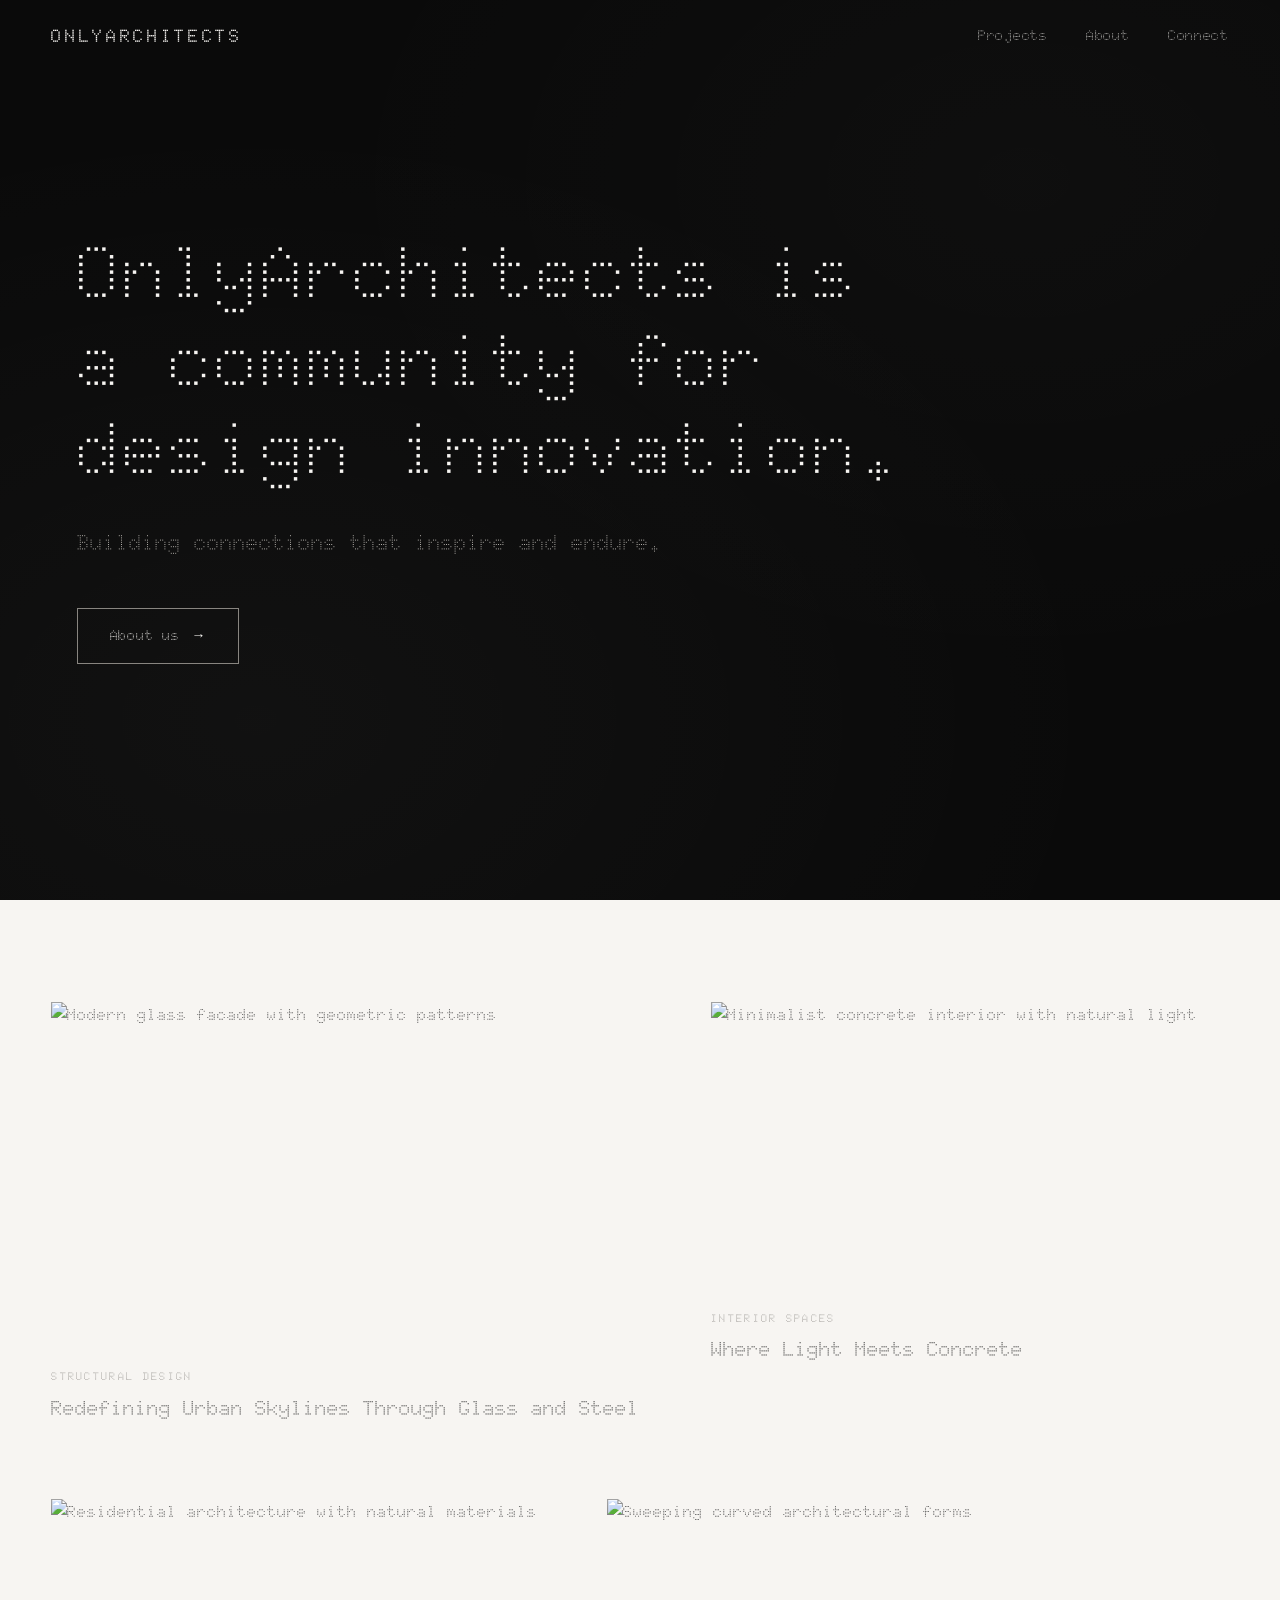
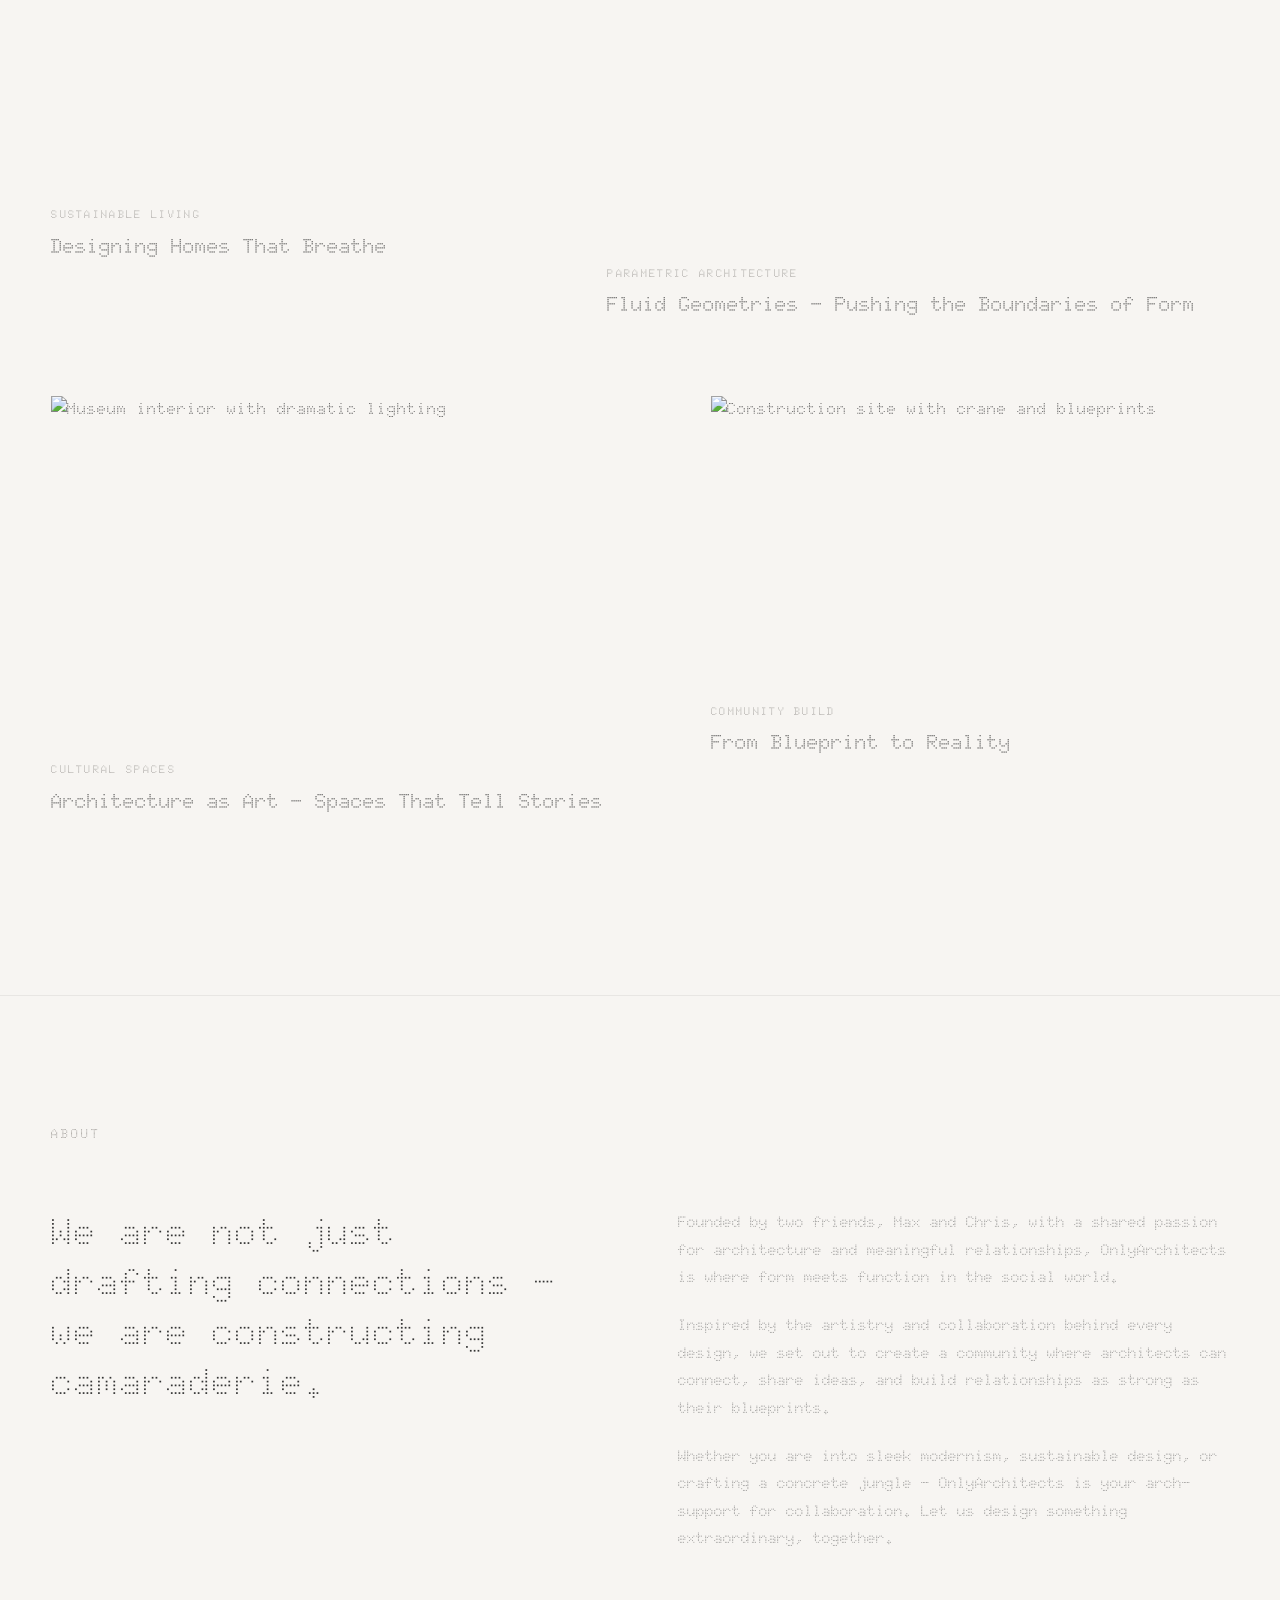
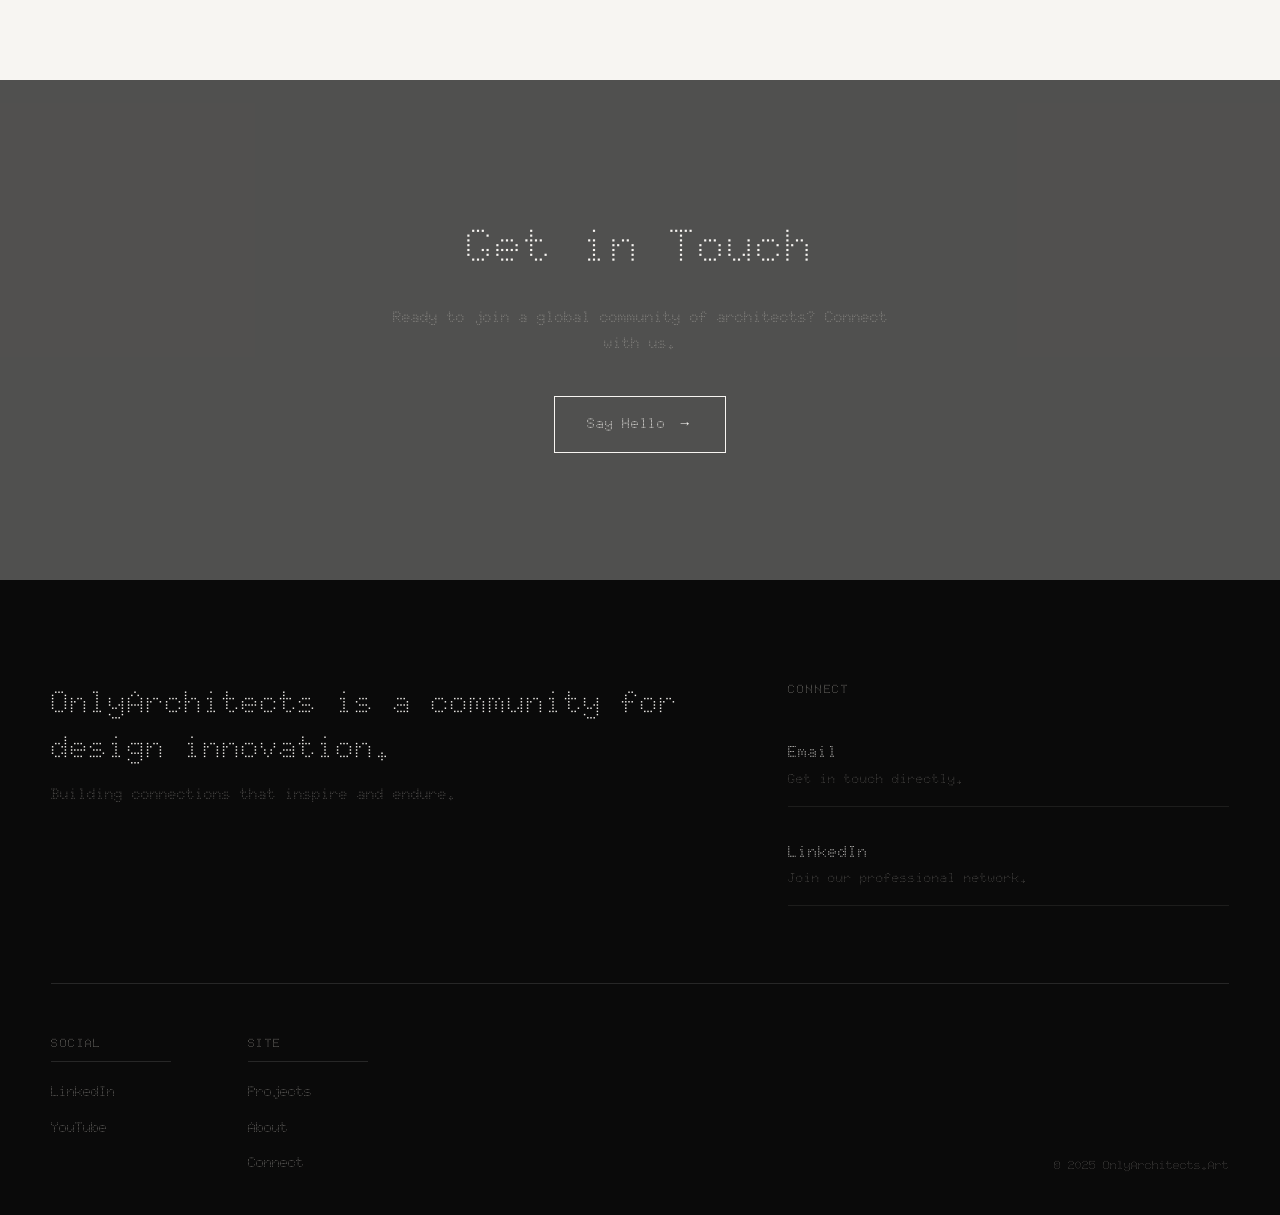
==== commit 9e6370f2: "Fix: remove escaped backslashes in script closing tags Co-authored-by: Copilot <223556219+Copilot@us" ====
--- a/index.html
+++ b/index.html
@@ -19,7 +19,7 @@
   <link href="https://fonts.googleapis.com/css2?family=Doto:wght@100;300;400;500;700;900&display=swap" rel="stylesheet">
   <link rel="stylesheet" href="https://cdnjs.cloudflare.com/ajax/libs/font-awesome/6.5.0/css/all.min.css">
   <link rel="stylesheet" href="style.css">
-  <script src="https://analytics.manaiakalani.info/api/script.js" data-site-id="1cee42af4b02" defer><\/script>
+  <script src="https://analytics.manaiakalani.info/api/script.js" data-site-id="1cee42af4b02" defer></script>
   <script type="application/ld+json">
   {
     "@context": "https://schema.org",
@@ -29,7 +29,7 @@
     "description": "A global community for architects to connect, share ideas, and build meaningful professional relationships.",
     "sameAs": ["https://linkedin.com/in/manaiakalani/"]
   }
-  <\/script>
+  </script>
 </head>
 <body>
   <a href="#main-content" class="skip-link">Skip to main content</a>
@@ -210,6 +210,6 @@
     </div>
   </footer>
 
-  <script src="main.js"><\/script>
+  <script src="main.js"></script>
 </body>
 </html>
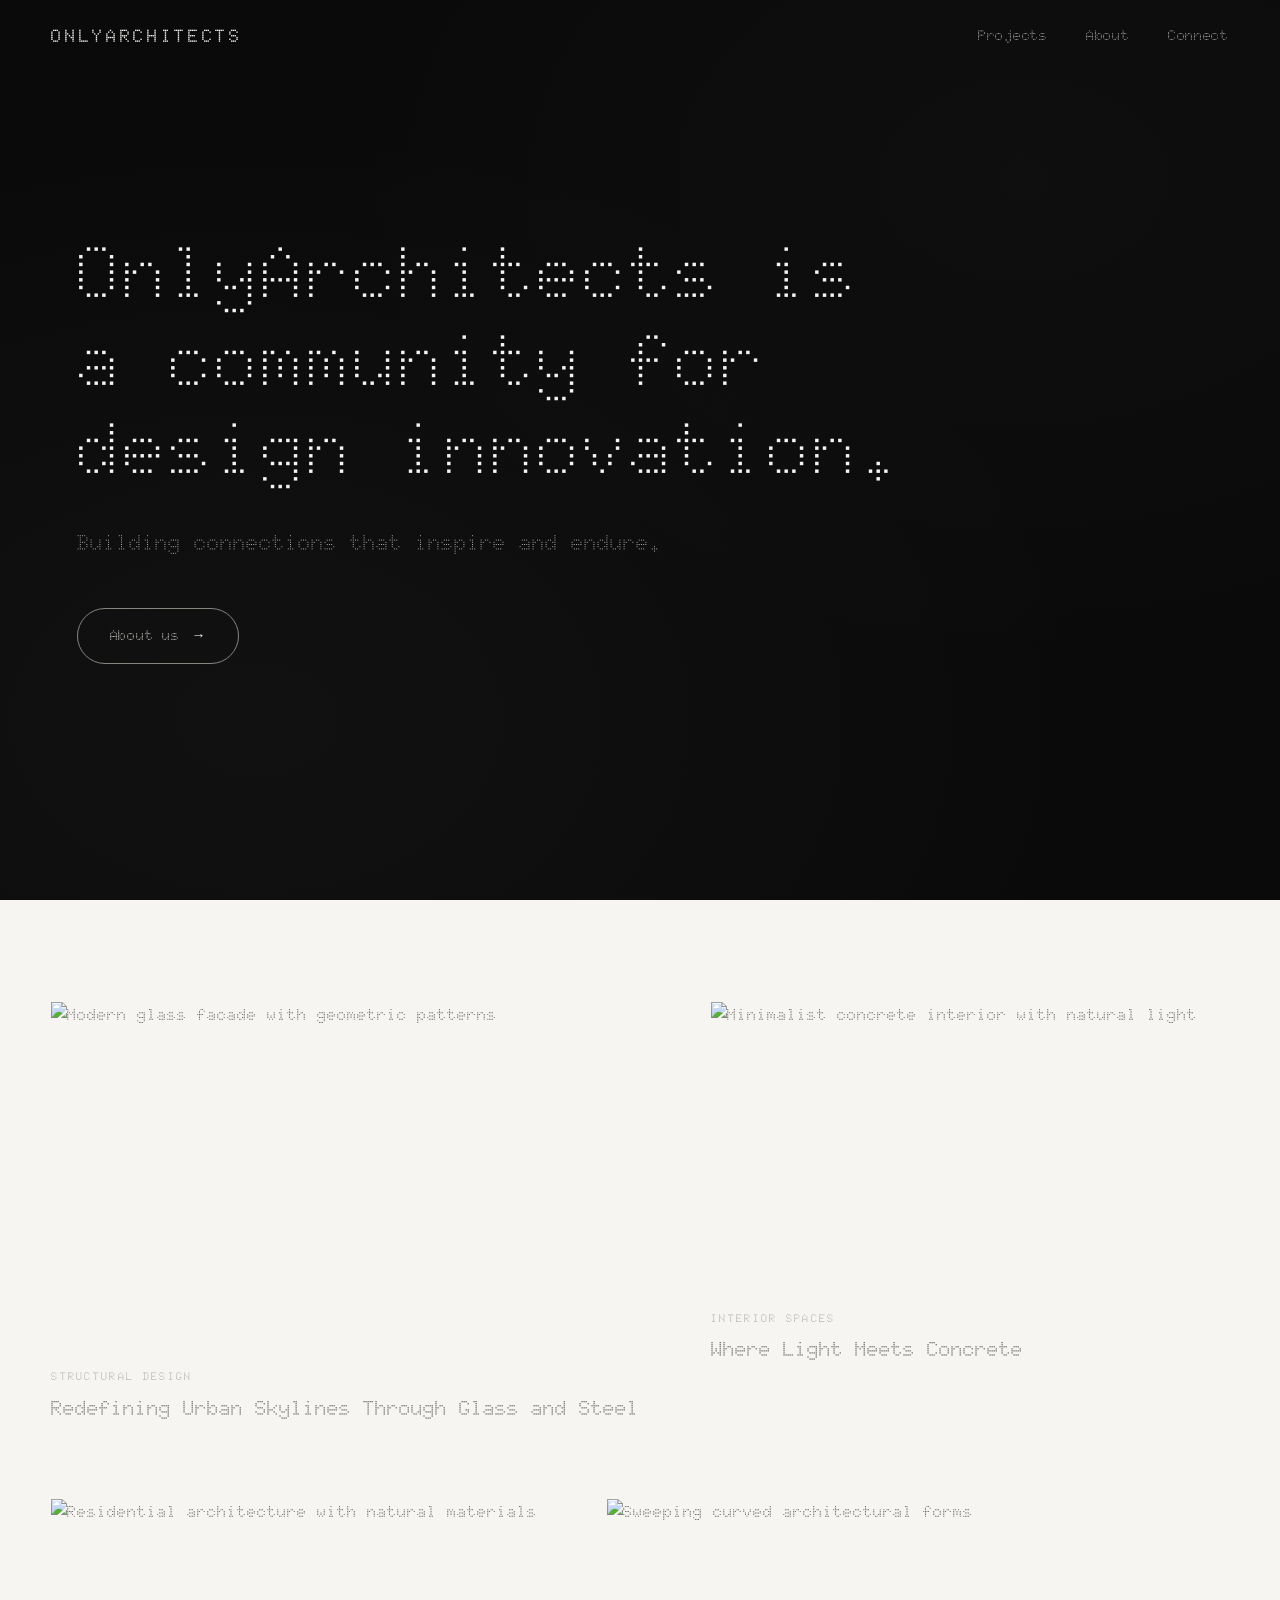
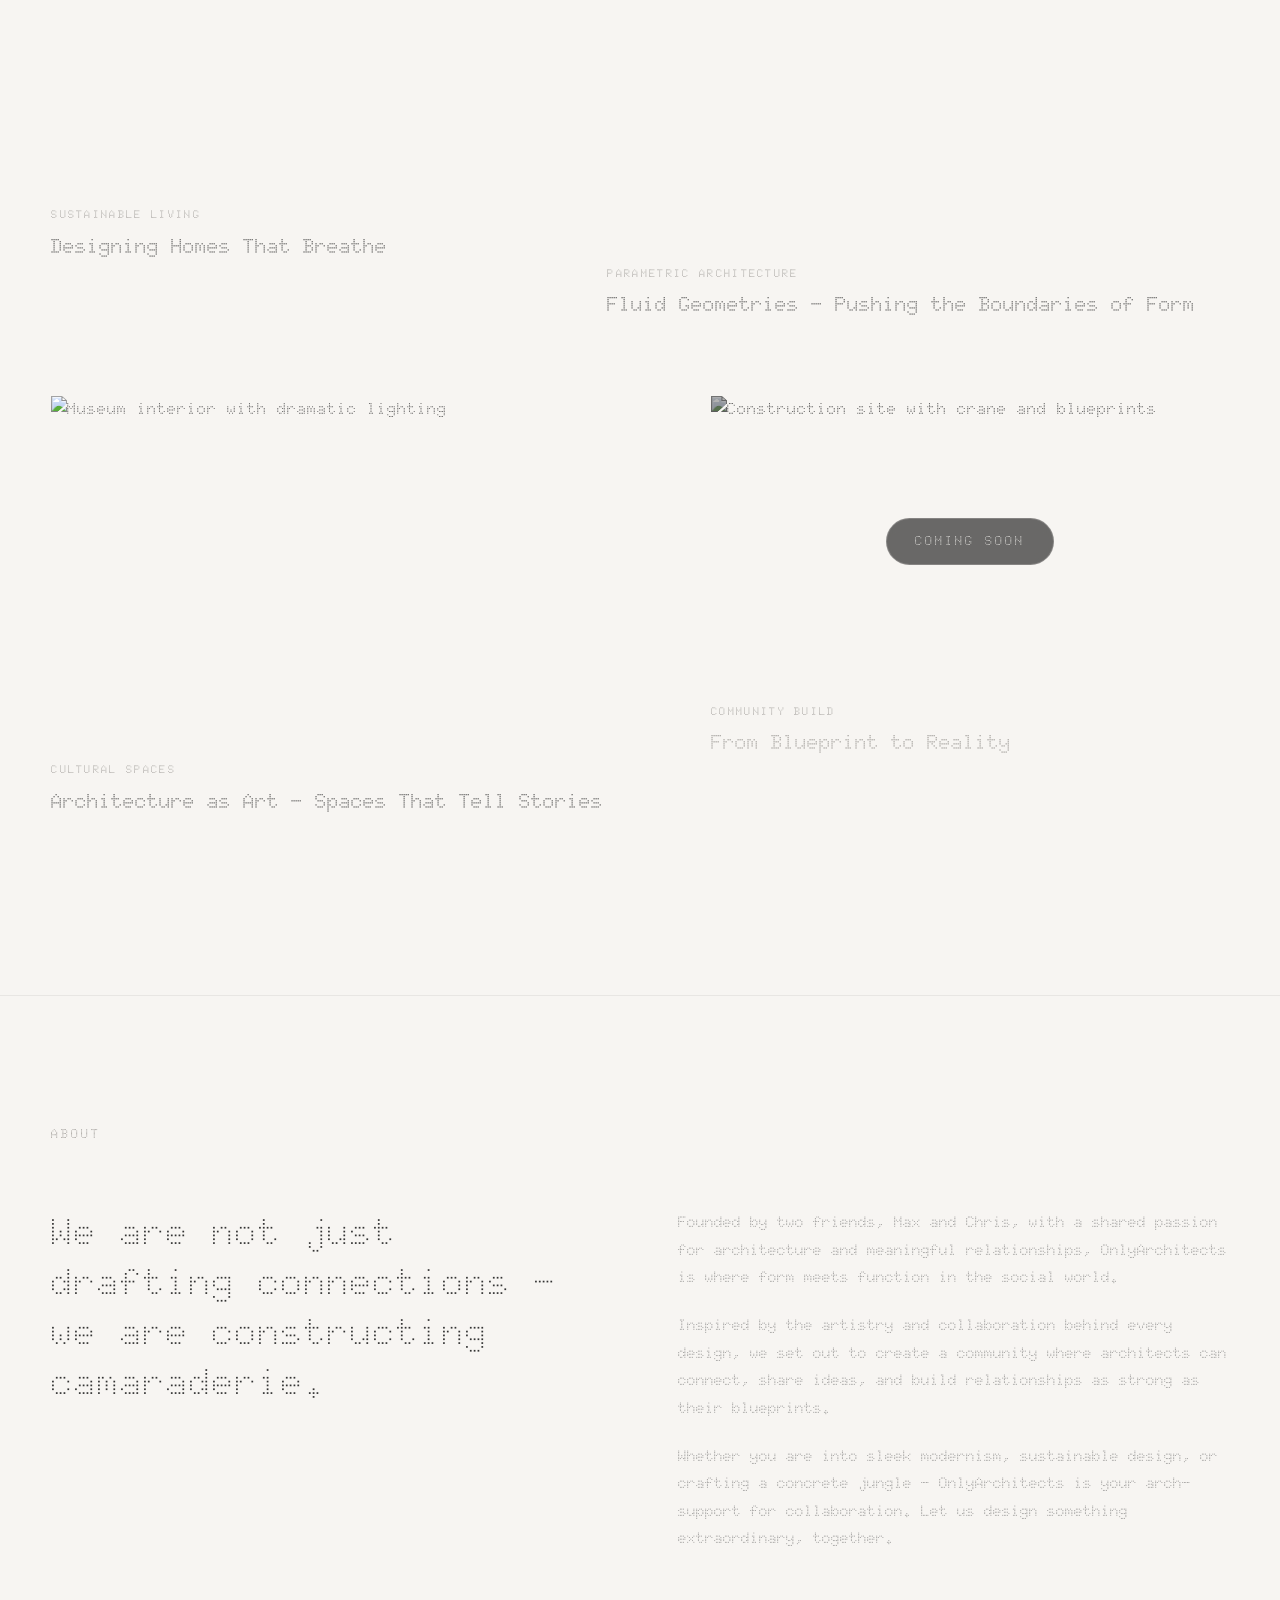
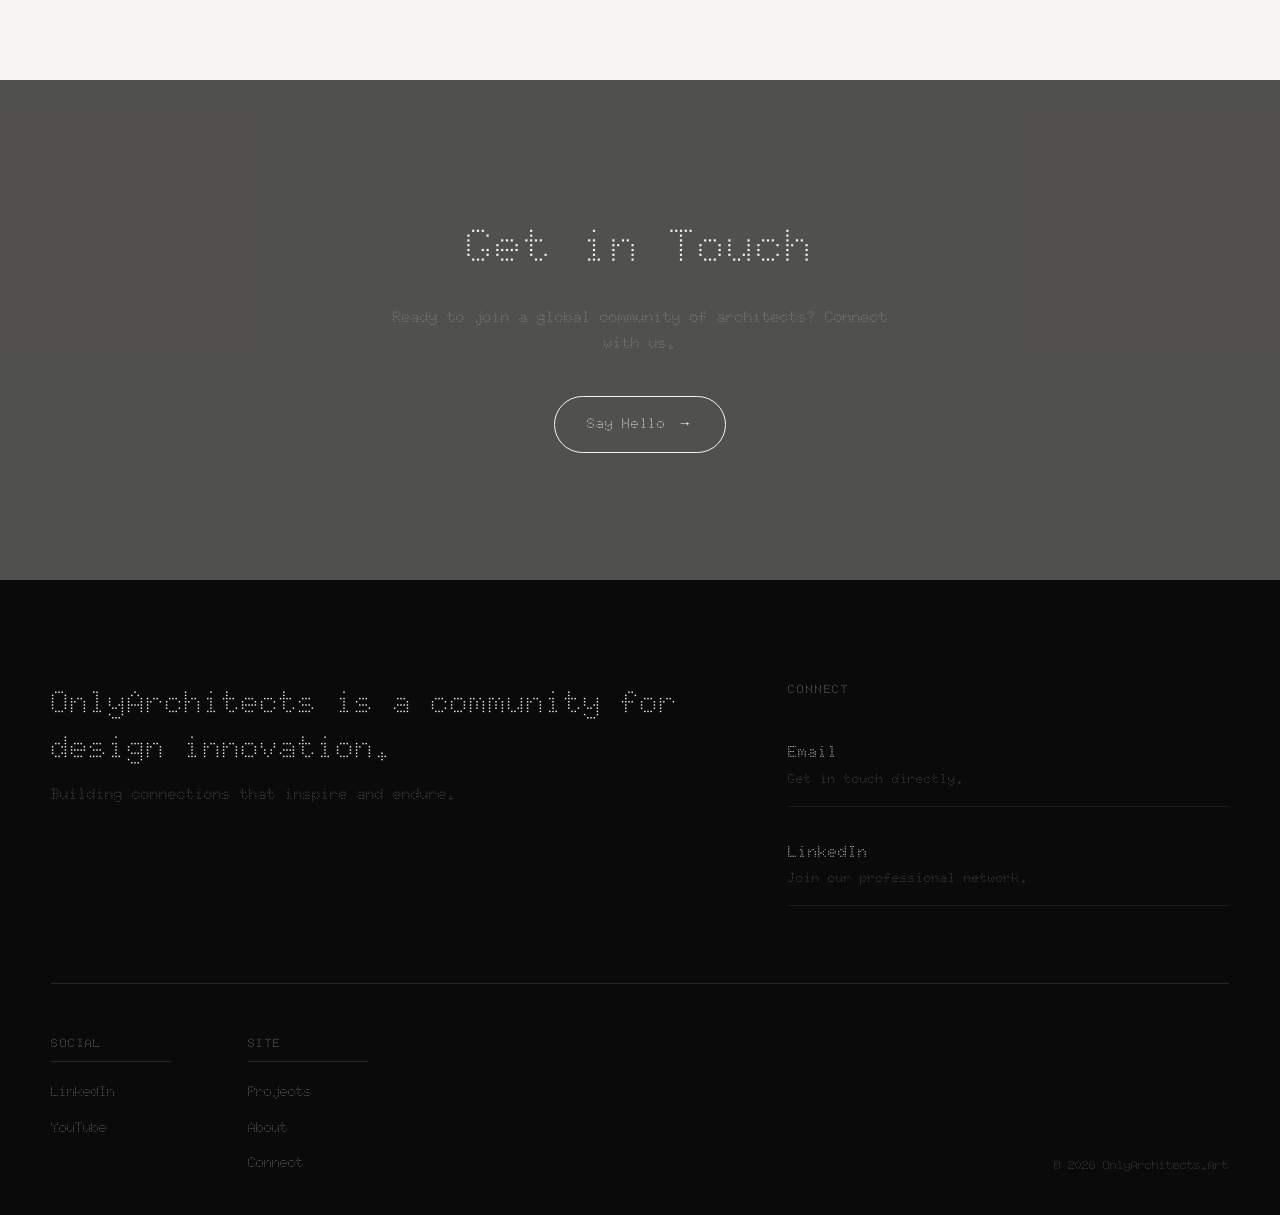
==== commit d471948f: "Refine: rounded buttons, coming soon card, email + copyright updates - Round all CTA buttons (border" ====
--- a/index.html
+++ b/index.html
@@ -115,13 +115,16 @@
               <h3 class="project-title"><a href="#">Architecture as Art — Spaces That Tell Stories</a></h3>
             </div>
           </div>
-          <div class="project-card project-small">
-            <a href="#" class="project-image-link">
+          <div class="project-card project-small project-coming-soon">
+            <div class="project-image-link">
               <img src="https://images.unsplash.com/photo-1504307651254-35680f356dfd?w=1360&h=765&fit=crop&q=80" alt="Construction site with crane and blueprints" loading="lazy">
-            </a>
+              <div class="coming-soon-overlay">
+                <span class="coming-soon-badge">Coming Soon</span>
+              </div>
+            </div>
             <div class="project-info">
               <span class="project-label">Community Build</span>
-              <h3 class="project-title"><a href="#">From Blueprint to Reality</a></h3>
+              <h3 class="project-title">From Blueprint to Reality</h3>
             </div>
           </div>
         </div>
@@ -151,7 +154,7 @@
         <div class="connect-content">
           <h2 class="connect-title">Get in Touch</h2>
           <p class="connect-text">Ready to join a global community of architects? Connect with us.</p>
-          <a href="mailto:max@seattledoge.com" class="cta-button cta-button-light">
+          <a href="mailto:hello@onlyarchitects.art" class="cta-button cta-button-light">
             <span>Say Hello</span>
             <span class="cta-arrow" aria-hidden="true">&#8594;</span>
           </a>
@@ -171,7 +174,7 @@
           <h3 class="footer-cta-title">Connect</h3>
           <ul class="footer-cta-list">
             <li>
-              <a href="mailto:max@seattledoge.com">
+              <a href="mailto:hello@onlyarchitects.art">
                 <span class="footer-link-label">Email</span>
                 <span class="footer-link-desc">Get in touch directly.</span>
               </a>
@@ -204,7 +207,7 @@
           </ul>
         </div>
         <div class="footer-copyright">
-          <p>&copy; 2025 OnlyArchitects.Art</p>
+          <p>&copy; 2026 OnlyArchitects.Art</p>
         </div>
       </div>
     </div>
--- a/style.css
+++ b/style.css
@@ -224,7 +224,7 @@
   gap: 12px;
   padding: 16px 32px;
   border: 1px solid var(--color-gray-500);
-  border-radius: 0;
+  border-radius: 999px;
   font-family: var(--font-primary);
   font-size: 14px;
   font-weight: 500;
@@ -642,6 +642,50 @@
   }
 }
 
+/* ─── Coming Soon Card ─── */
+.project-coming-soon .project-image-link {
+  cursor: default;
+  position: relative;
+}
+
+.project-coming-soon .project-image-link img {
+  filter: grayscale(0.6) brightness(0.7);
+  transition: filter 0.6s var(--ease-out);
+}
+
+.project-coming-soon:hover .project-image-link img {
+  transform: none;
+  filter: grayscale(0.4) brightness(0.75);
+}
+
+.coming-soon-overlay {
+  position: absolute;
+  inset: 0;
+  display: flex;
+  align-items: center;
+  justify-content: center;
+  pointer-events: none;
+}
+
+.coming-soon-badge {
+  font-family: var(--font-primary);
+  font-size: 13px;
+  font-weight: 500;
+  letter-spacing: 0.15em;
+  text-transform: uppercase;
+  color: var(--color-white);
+  background: rgba(10, 10, 10, 0.6);
+  backdrop-filter: blur(8px);
+  -webkit-backdrop-filter: blur(8px);
+  padding: 12px 28px;
+  border-radius: 999px;
+  border: 1px solid rgba(247, 245, 242, 0.2);
+}
+
+.project-coming-soon .project-title {
+  color: var(--color-gray-500);
+}
+
 /* ─── Reduced Motion ─── */
 @media (prefers-reduced-motion: reduce) {
   .hero-line {
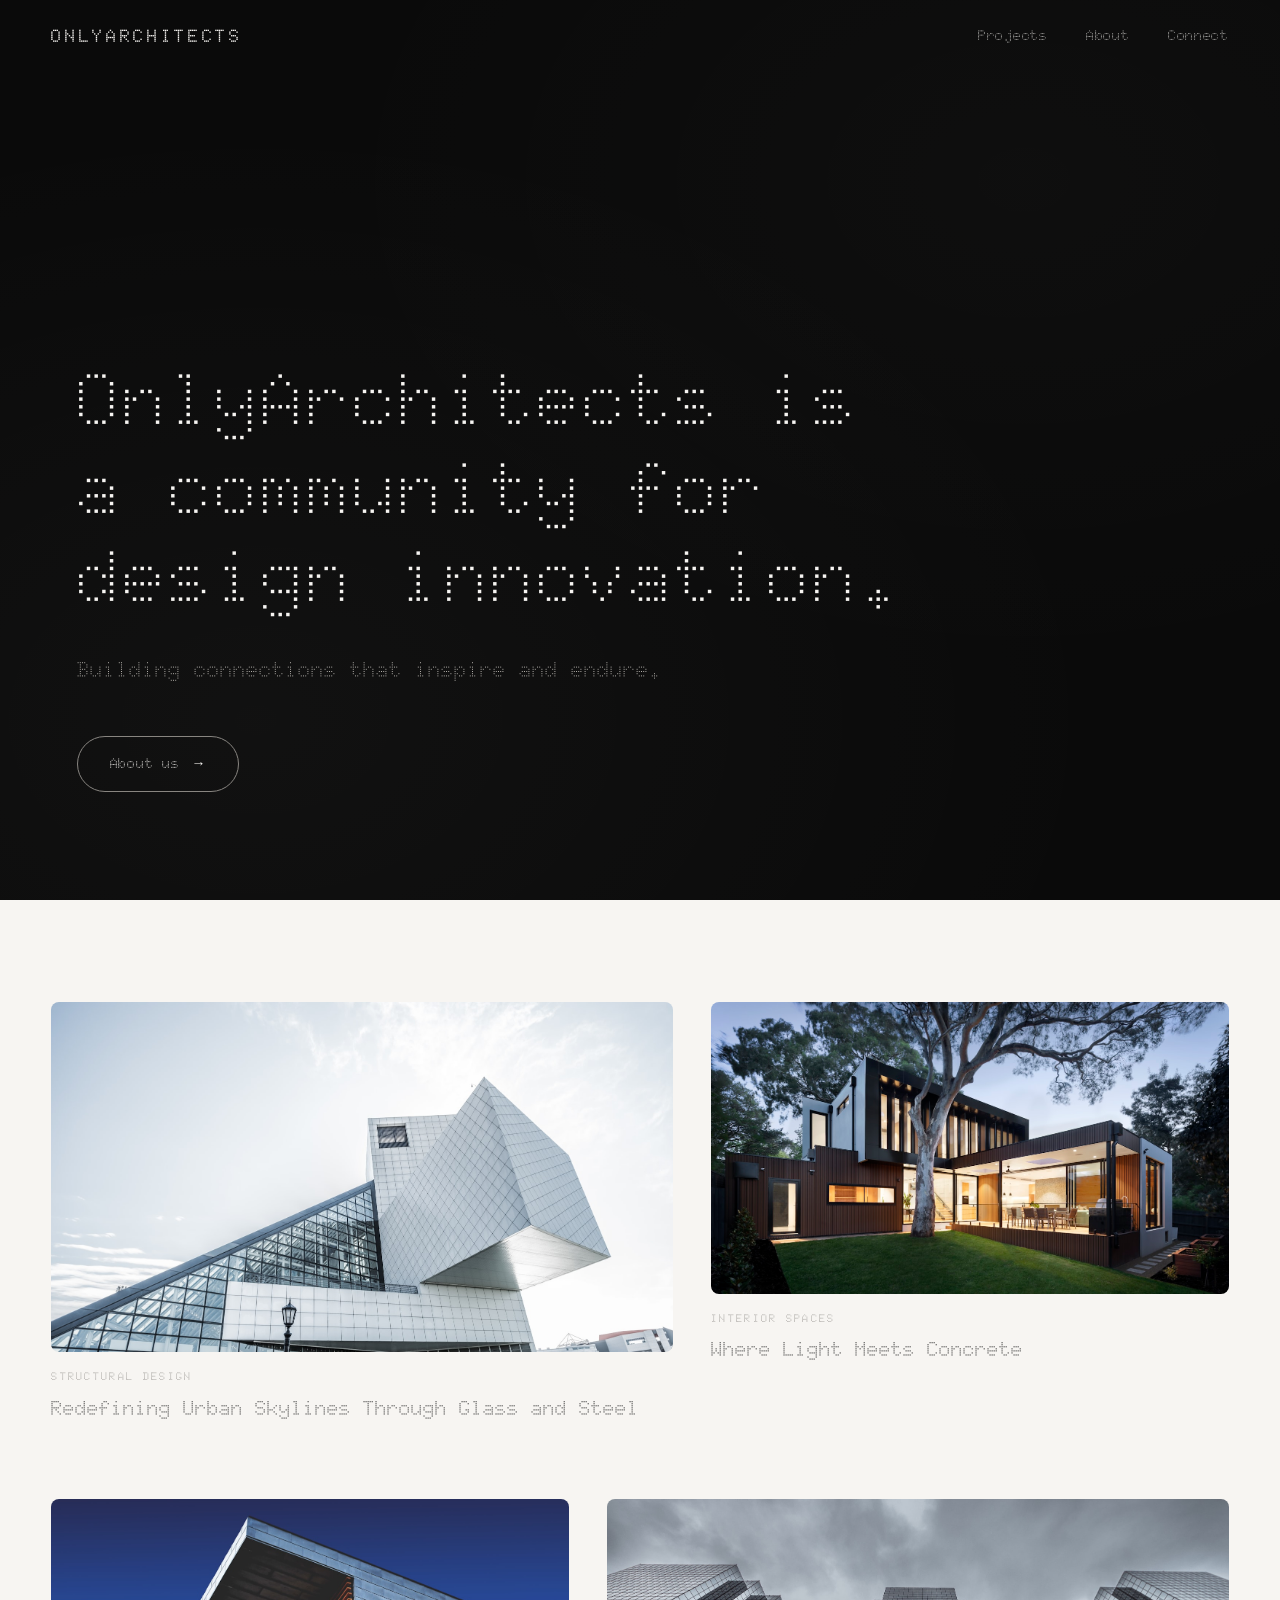
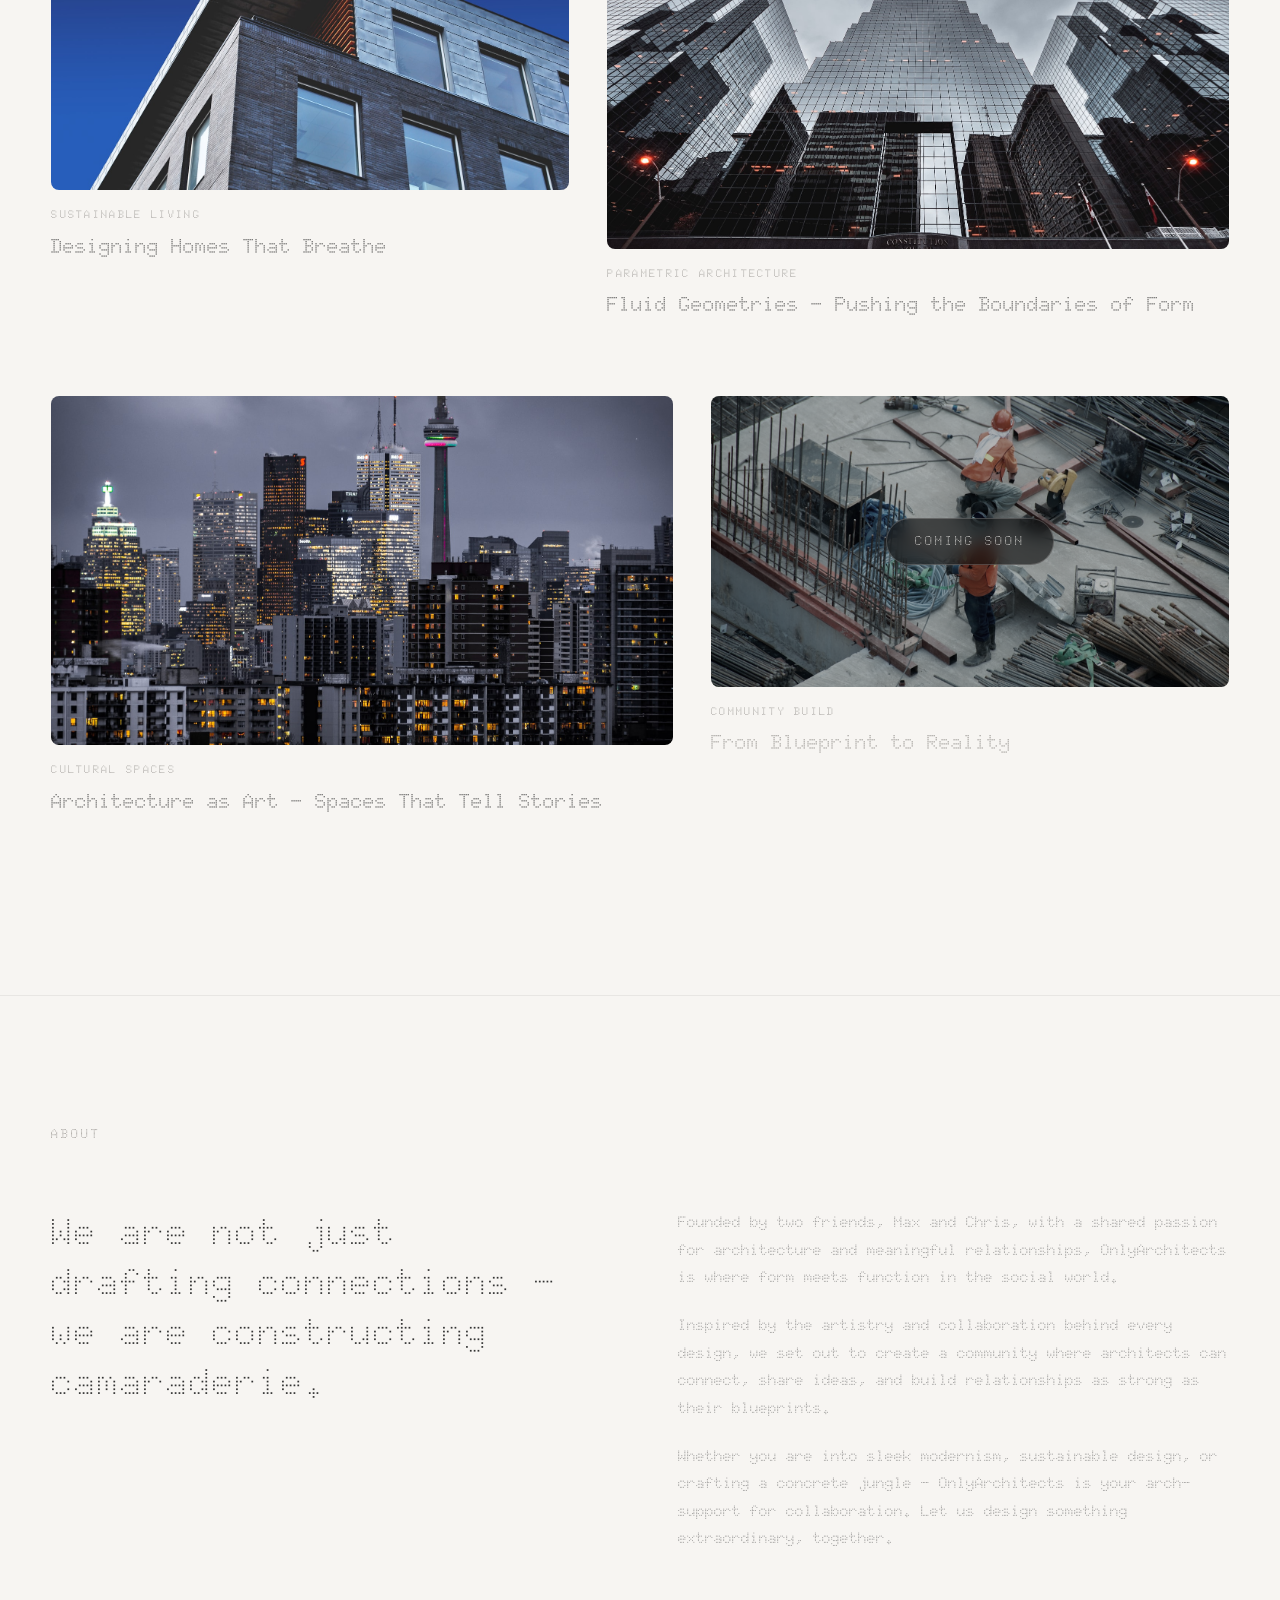
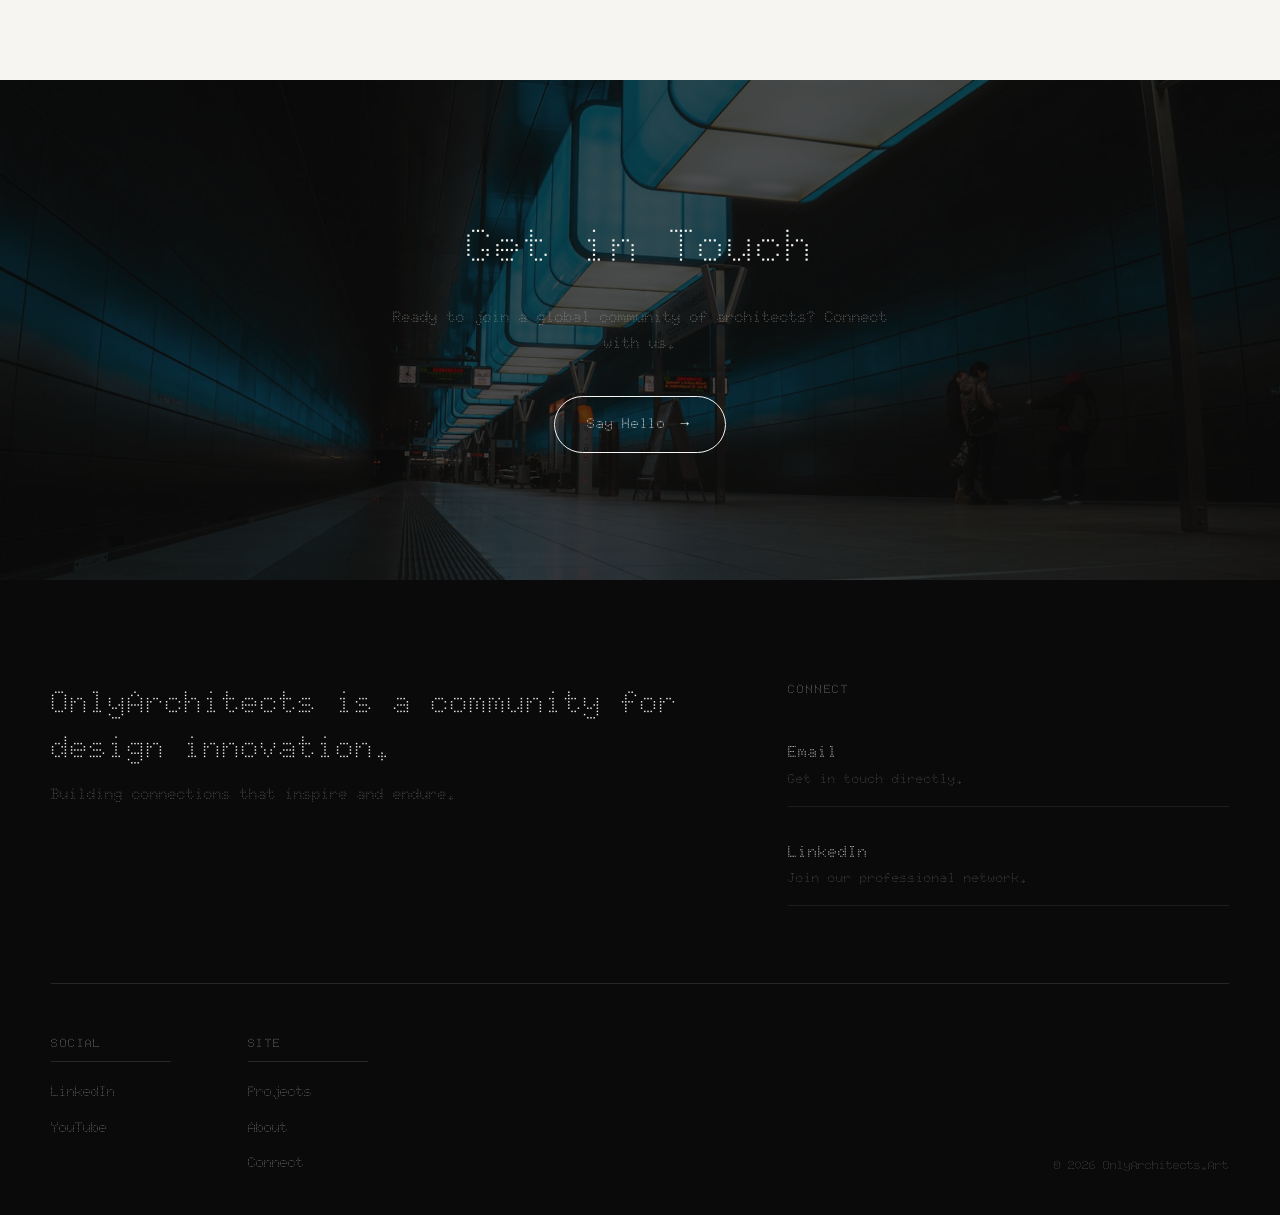
==== commit 7d0958f0: "feat: self-hosted images, favicons, 404, mobile menu, perf & SEO - Self-host all project images and " ====
--- a/index.html
+++ b/index.html
@@ -11,9 +11,11 @@
   <meta property="og:url" content="https://onlyarchitects.art/">
   <meta property="og:title" content="OnlyArchitects — Building Connections in Architecture">
   <meta property="og:description" content="A global community for architects to connect, share ideas, and build meaningful professional relationships.">
-  <meta property="og:image" content="https://images.unsplash.com/photo-1737069222401-afd3720775ae?w=1200&h=630&fit=crop">
+  <meta property="og:image" content="https://onlyarchitects.art/images/og-image.jpg">
   <meta property="twitter:card" content="summary_large_image">
+  <link rel="icon" href="favicon.ico" sizes="32x32" type="image/x-icon">
   <link rel="icon" type="image/png" href="favicon.png">
+  <link rel="apple-touch-icon" href="apple-touch-icon.png" sizes="180x180">
   <link rel="preconnect" href="https://fonts.googleapis.com">
   <link rel="preconnect" href="https://fonts.gstatic.com" crossorigin>
   <link href="https://fonts.googleapis.com/css2?family=Doto:wght@100;300;400;500;700;900&display=swap" rel="stylesheet">
@@ -42,6 +44,10 @@
         <a href="#about">About</a>
         <a href="#connect">Connect</a>
       </nav>
+      <button class="menu-toggle" aria-label="Toggle menu" aria-expanded="false">
+        <span class="menu-bar"></span>
+        <span class="menu-bar"></span>
+      </button>
     </div>
   </header>
 
@@ -66,7 +72,7 @@
         <div class="project-row reveal">
           <div class="project-card project-large">
             <a href="#" class="project-image-link">
-              <img src="https://images.unsplash.com/photo-1487958449943-2429e8be8625?w=1760&h=960&fit=crop&q=80" alt="Modern glass facade with geometric patterns" loading="lazy">
+              <img src="images/project-glass-facade.jpg" alt="Modern glass facade with geometric patterns" loading="eager" fetchpriority="high" decoding="async">
             </a>
             <div class="project-info">
               <span class="project-label">Structural Design</span>
@@ -75,7 +81,7 @@
           </div>
           <div class="project-card project-small">
             <a href="#" class="project-image-link">
-              <img src="https://images.unsplash.com/photo-1545558014-8692077e9b5c?w=1360&h=765&fit=crop&q=80" alt="Minimalist concrete interior with natural light" loading="lazy">
+              <img src="images/project-concrete-interior.jpg" alt="Minimalist concrete interior with natural light" loading="lazy" decoding="async">
             </a>
             <div class="project-info">
               <span class="project-label">Interior Spaces</span>
@@ -87,7 +93,7 @@
         <div class="project-row project-row-reverse reveal">
           <div class="project-card project-large">
             <a href="#" class="project-image-link">
-              <img src="https://images.unsplash.com/photo-1511818966892-d7d671e672a2?w=1760&h=960&fit=crop&q=80" alt="Sweeping curved architectural forms" loading="lazy">
+              <img src="images/project-curved-forms.jpg" alt="Sweeping curved architectural forms" loading="lazy" decoding="async">
             </a>
             <div class="project-info">
               <span class="project-label">Parametric Architecture</span>
@@ -96,7 +102,7 @@
           </div>
           <div class="project-card project-small">
             <a href="#" class="project-image-link">
-              <img src="https://images.unsplash.com/photo-1448630360428-65456885c650?w=1360&h=765&fit=crop&q=80" alt="Residential architecture with natural materials" loading="lazy">
+              <img src="images/project-residential.jpg" alt="Residential architecture with natural materials" loading="lazy" decoding="async">
             </a>
             <div class="project-info">
               <span class="project-label">Sustainable Living</span>
@@ -108,7 +114,7 @@
         <div class="project-row reveal">
           <div class="project-card project-large">
             <a href="#" class="project-image-link">
-              <img src="https://images.unsplash.com/photo-1486325212027-8081e485255e?w=1760&h=960&fit=crop&q=80" alt="Museum interior with dramatic lighting" loading="lazy">
+              <img src="images/project-museum.jpg" alt="Museum interior with dramatic lighting" loading="lazy" decoding="async">
             </a>
             <div class="project-info">
               <span class="project-label">Cultural Spaces</span>
@@ -117,7 +123,7 @@
           </div>
           <div class="project-card project-small project-coming-soon">
             <div class="project-image-link">
-              <img src="https://images.unsplash.com/photo-1504307651254-35680f356dfd?w=1360&h=765&fit=crop&q=80" alt="Construction site with crane and blueprints" loading="lazy">
+              <img src="images/project-construction.jpg" alt="Construction site with crane and blueprints" loading="lazy" decoding="async">
               <div class="coming-soon-overlay">
                 <span class="coming-soon-badge">Coming Soon</span>
               </div>
--- a/style.css
+++ b/style.css
@@ -86,6 +86,19 @@
   -webkit-backdrop-filter: blur(20px);
 }
 
+#site-header.light .logo,
+#site-header.light .header-nav a {
+  color: var(--color-text);
+}
+
+#site-header.light .header-nav a::after {
+  background: var(--color-text);
+}
+
+#site-header.light.scrolled {
+  background-color: rgba(247, 245, 242, 0.92);
+}
+
 .header-inner {
   display: flex;
   align-items: center;
@@ -146,8 +159,8 @@
   min-height: 100vh;
   background-color: var(--color-black);
   display: flex;
-  align-items: center;
-  padding: var(--header-height) clamp(24px, 6vw, 120px) 80px;
+  align-items: flex-end;
+  padding: 0 clamp(24px, 6vw, 120px) clamp(80px, 12vh, 160px);
   position: relative;
   overflow: hidden;
 }
@@ -308,6 +321,7 @@
   display: block;
   overflow: hidden;
   position: relative;
+  border-radius: 8px;
 }
 
 .project-image-link img {
@@ -418,7 +432,7 @@
 }
 
 .connect-inner {
-  background-image: url('https://images.unsplash.com/photo-1737069222401-afd3720775ae?w=1600&auto=format&fit=crop&q=80');
+  background-image: url('images/hero-bg.jpg');
   background-size: cover;
   background-position: center;
   background-repeat: no-repeat;
@@ -603,8 +617,99 @@
   transform: translateY(0);
 }
 
+.reveal.visible .project-card:nth-child(2) {
+  animation: staggerIn 0.7s var(--ease-out) 0.15s both;
+}
+
+@keyframes staggerIn {
+  from {
+    opacity: 0;
+    transform: translateY(24px);
+  }
+  to {
+    opacity: 1;
+    transform: translateY(0);
+  }
+}
+
+/* ─── Mobile Menu Toggle ─── */
+.menu-toggle {
+  display: none;
+  background: none;
+  border: none;
+  cursor: pointer;
+  padding: 8px;
+  flex-direction: column;
+  gap: 6px;
+  z-index: 1001;
+}
+
+.menu-bar {
+  display: block;
+  width: 24px;
+  height: 1.5px;
+  background: var(--color-white);
+  transition: transform 0.3s var(--ease-out),
+              opacity 0.3s var(--ease-out);
+}
+
+#site-header.light .menu-bar {
+  background: var(--color-text);
+}
+
+.menu-toggle[aria-expanded="true"] .menu-bar:first-child {
+  transform: translateY(3.75px) rotate(45deg);
+}
+
+.menu-toggle[aria-expanded="true"] .menu-bar:last-child {
+  transform: translateY(-3.75px) rotate(-45deg);
+}
+
 /* ─── Responsive ─── */
 @media (max-width: 768px) {
+  .menu-toggle {
+    display: flex;
+  }
+
+  .header-nav {
+    position: fixed;
+    top: 0;
+    right: 0;
+    width: 100%;
+    height: 100vh;
+    background: rgba(10, 10, 10, 0.96);
+    backdrop-filter: blur(20px);
+    -webkit-backdrop-filter: blur(20px);
+    flex-direction: column;
+    align-items: center;
+    justify-content: center;
+    gap: 32px;
+    opacity: 0;
+    pointer-events: none;
+    transition: opacity 0.4s var(--ease-out);
+    z-index: 999;
+  }
+
+  .header-nav.open {
+    opacity: 1;
+    pointer-events: auto;
+  }
+
+  .header-nav a {
+    font-size: 24px;
+    font-weight: 300;
+    color: var(--color-white) !important;
+  }
+
+  .header-nav a::after {
+    display: none;
+  }
+
+  #site-header.light .header-nav.open ~ .menu-toggle .menu-bar,
+  .header-nav.open ~ .menu-toggle .menu-bar {
+    background: var(--color-white);
+  }
+
   .project-row,
   .project-row-reverse {
     grid-template-columns: 1fr;
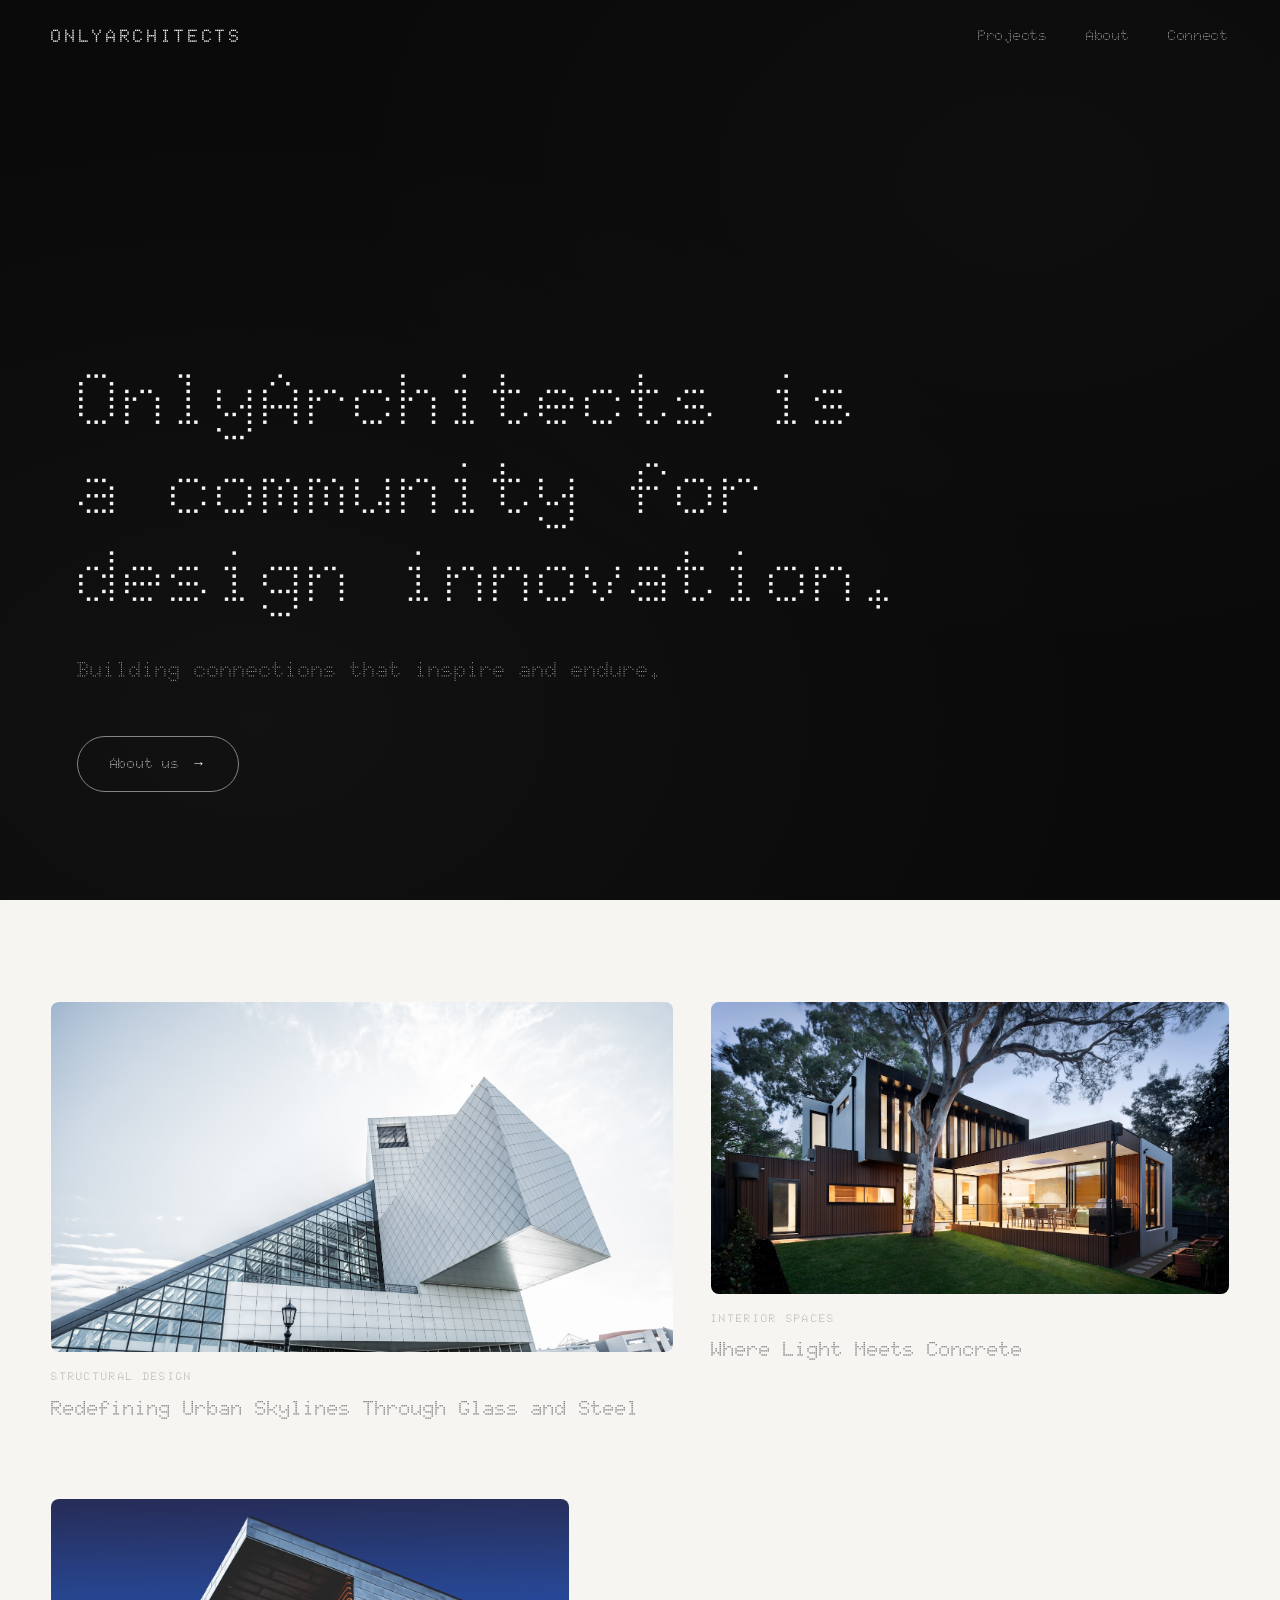
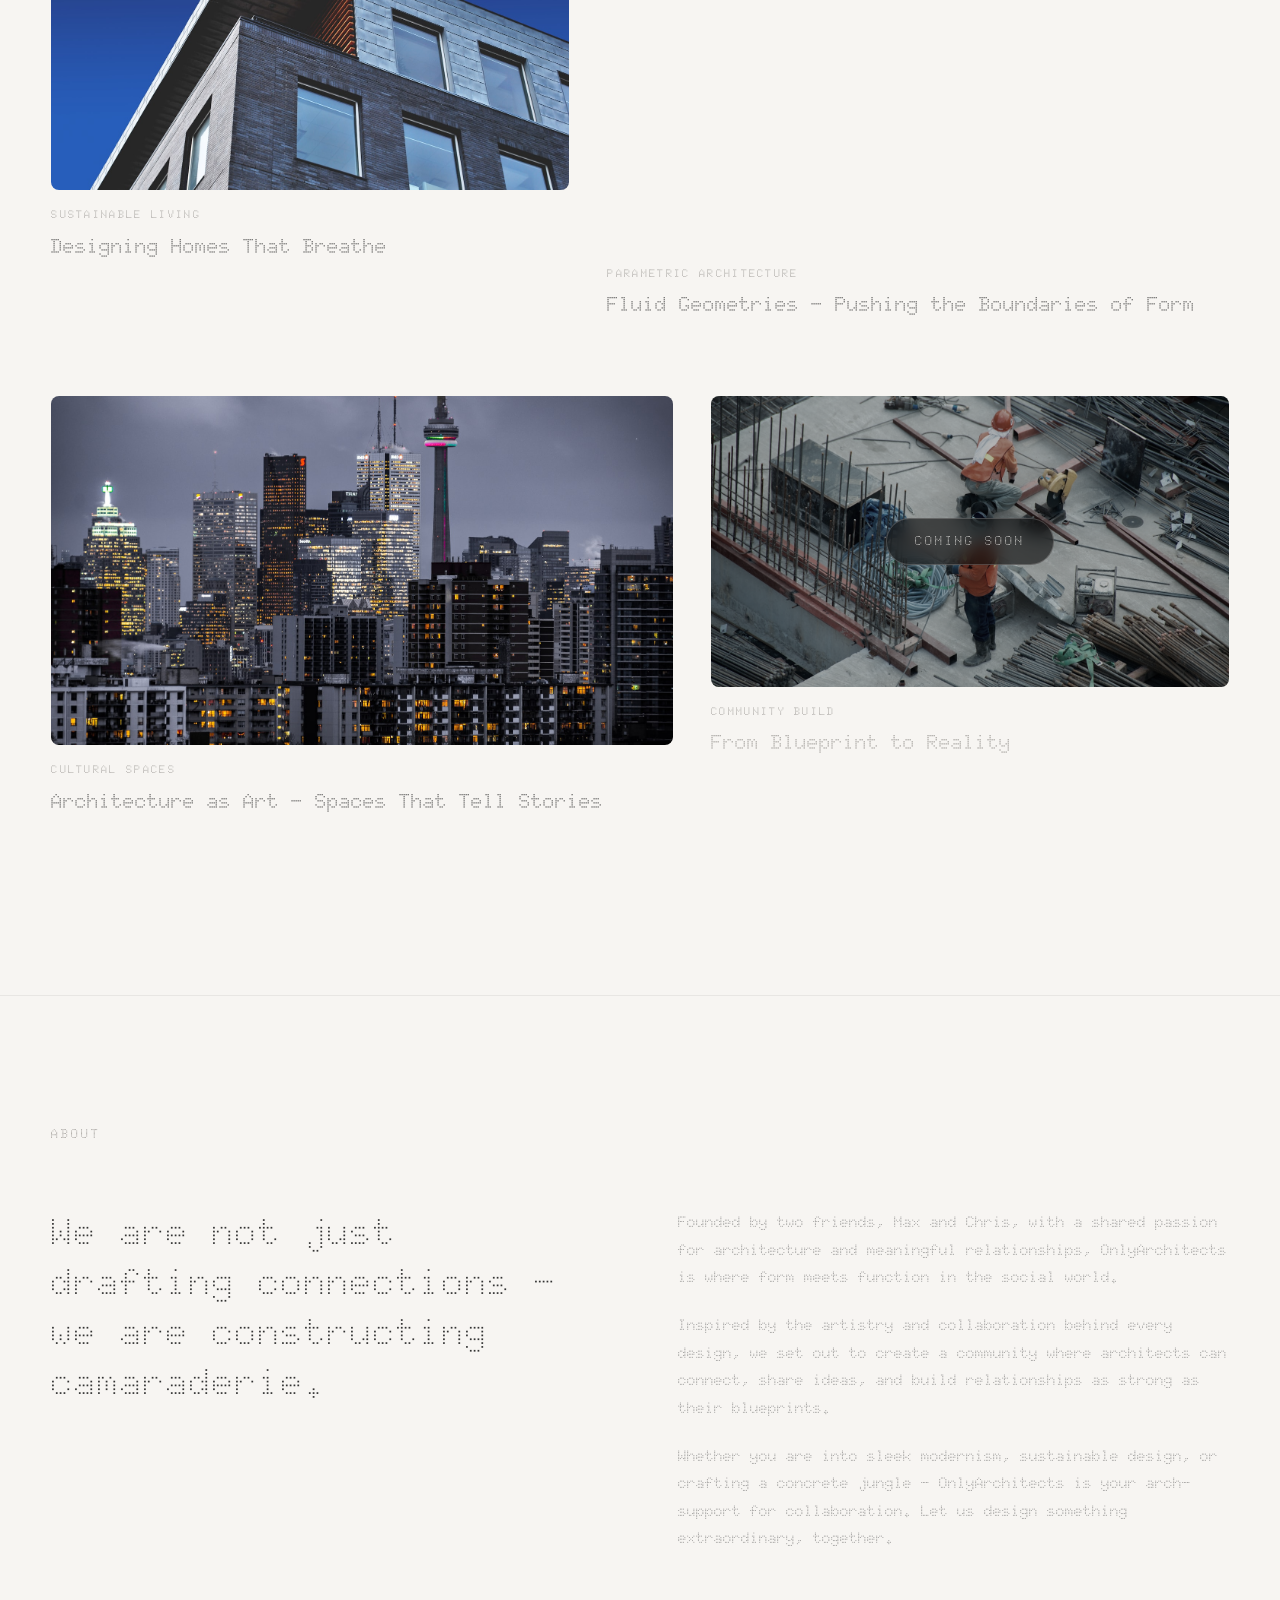
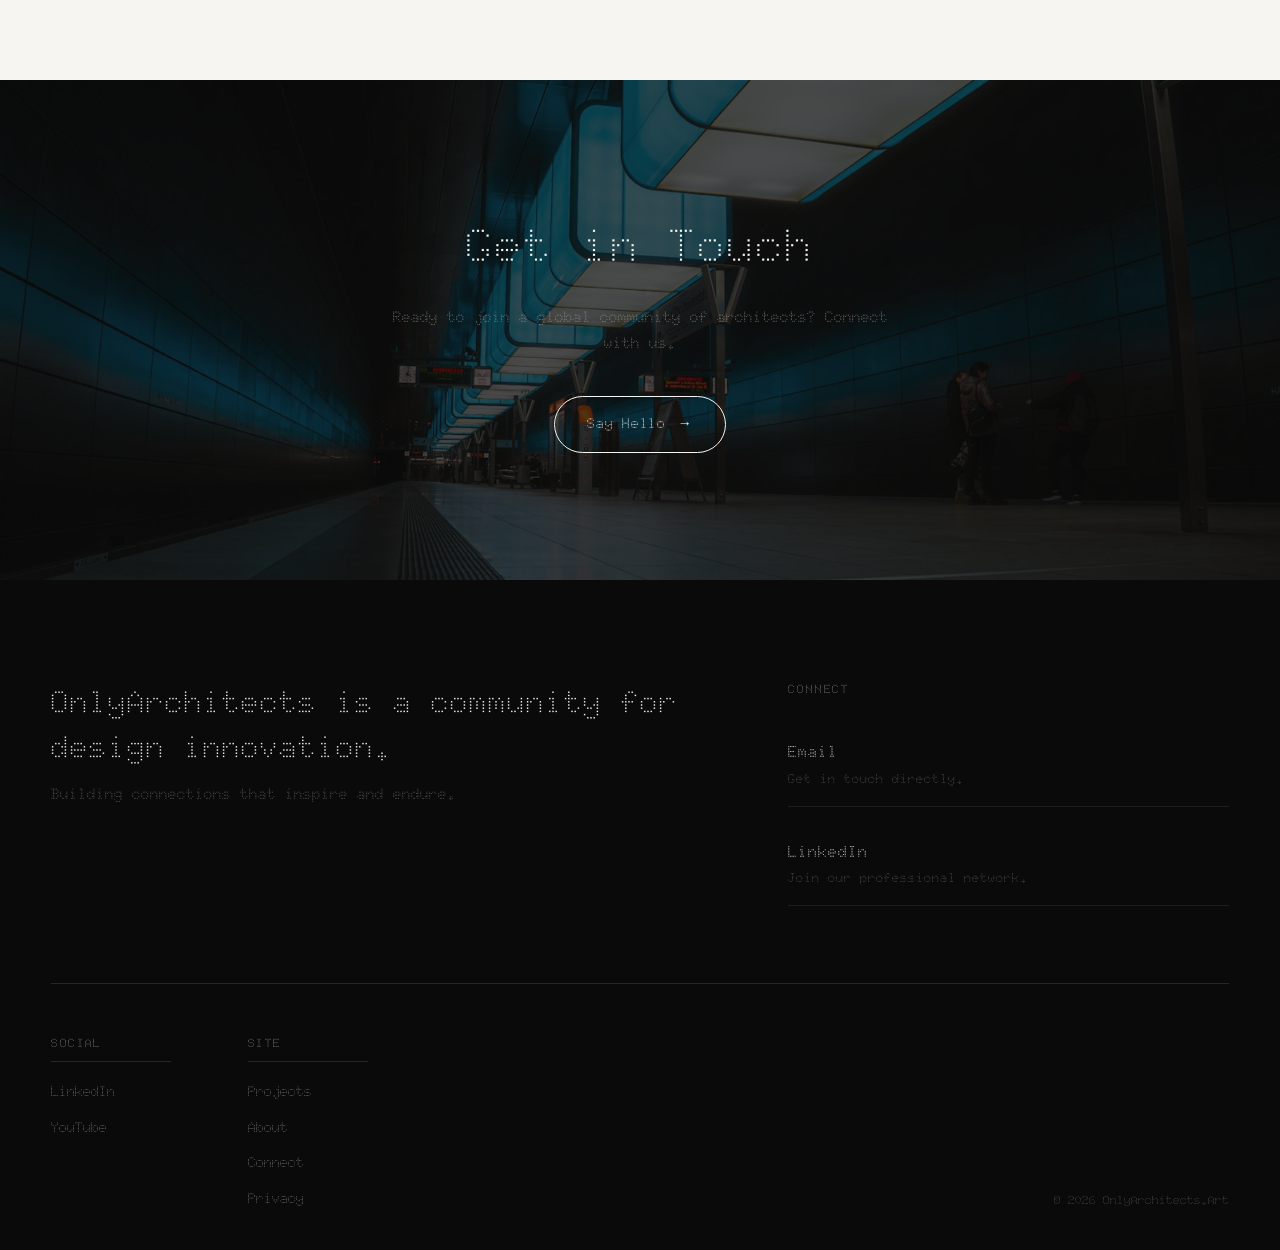
==== commit 91a03524: "Publish the privacy policy." ====
--- a/index.html
+++ b/index.html
@@ -210,6 +210,7 @@
             <li><a href="#projects">Projects</a></li>
             <li><a href="#about">About</a></li>
             <li><a href="#connect">Connect</a></li>
+            <li><a href="/privacy.html">Privacy</a></li>
           </ul>
         </div>
         <div class="footer-copyright">
